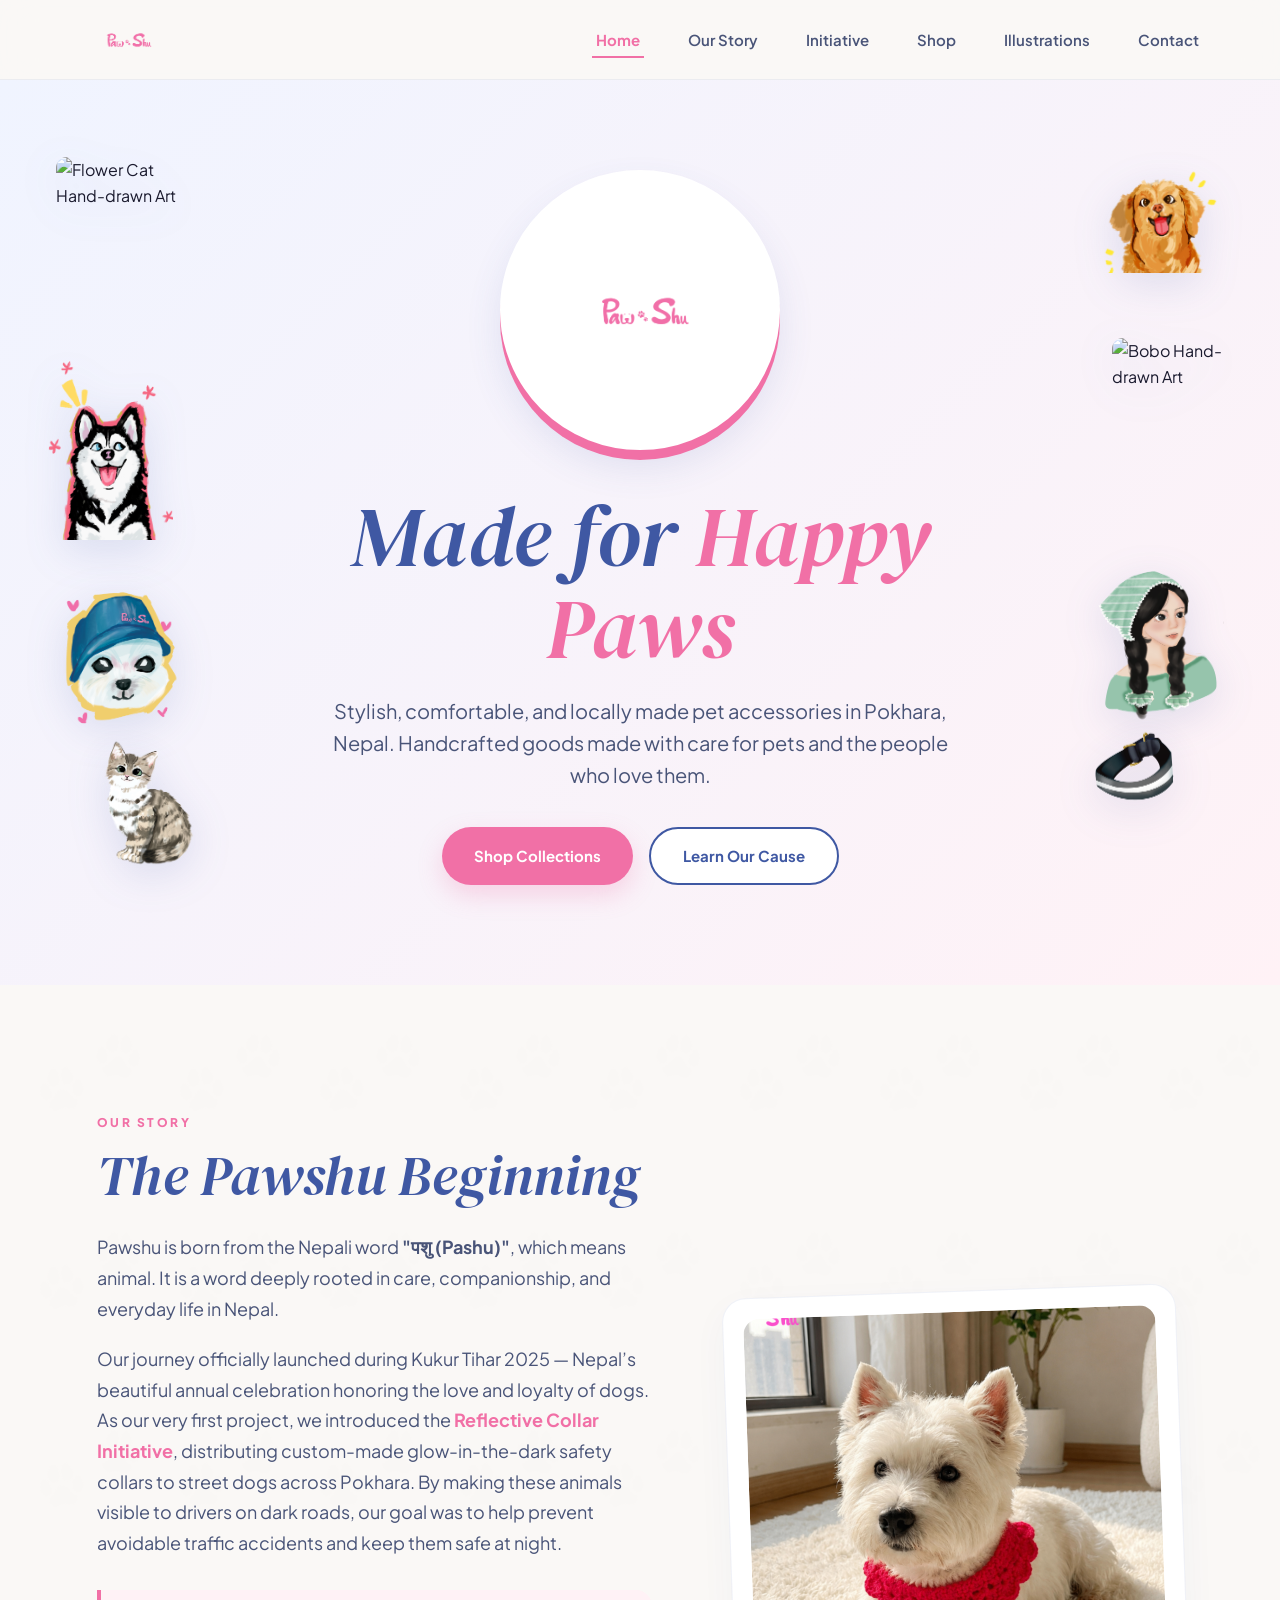
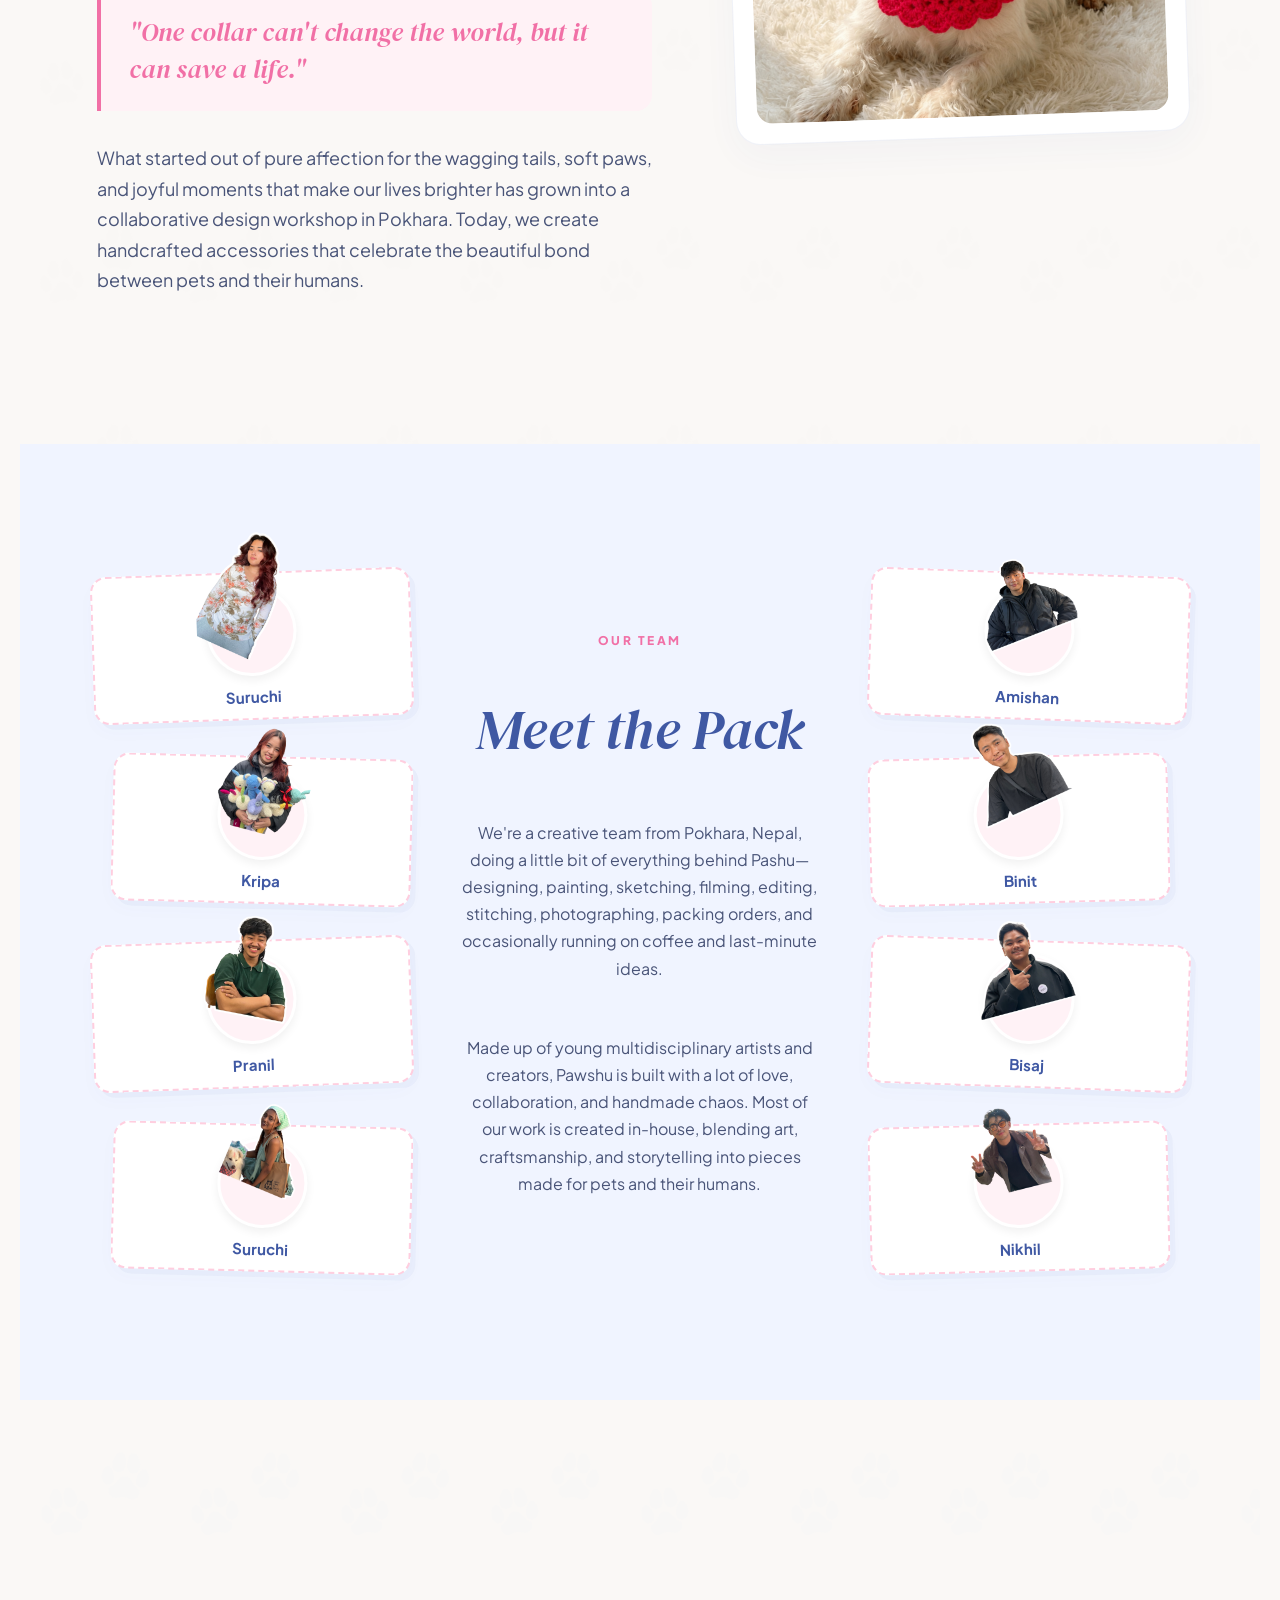
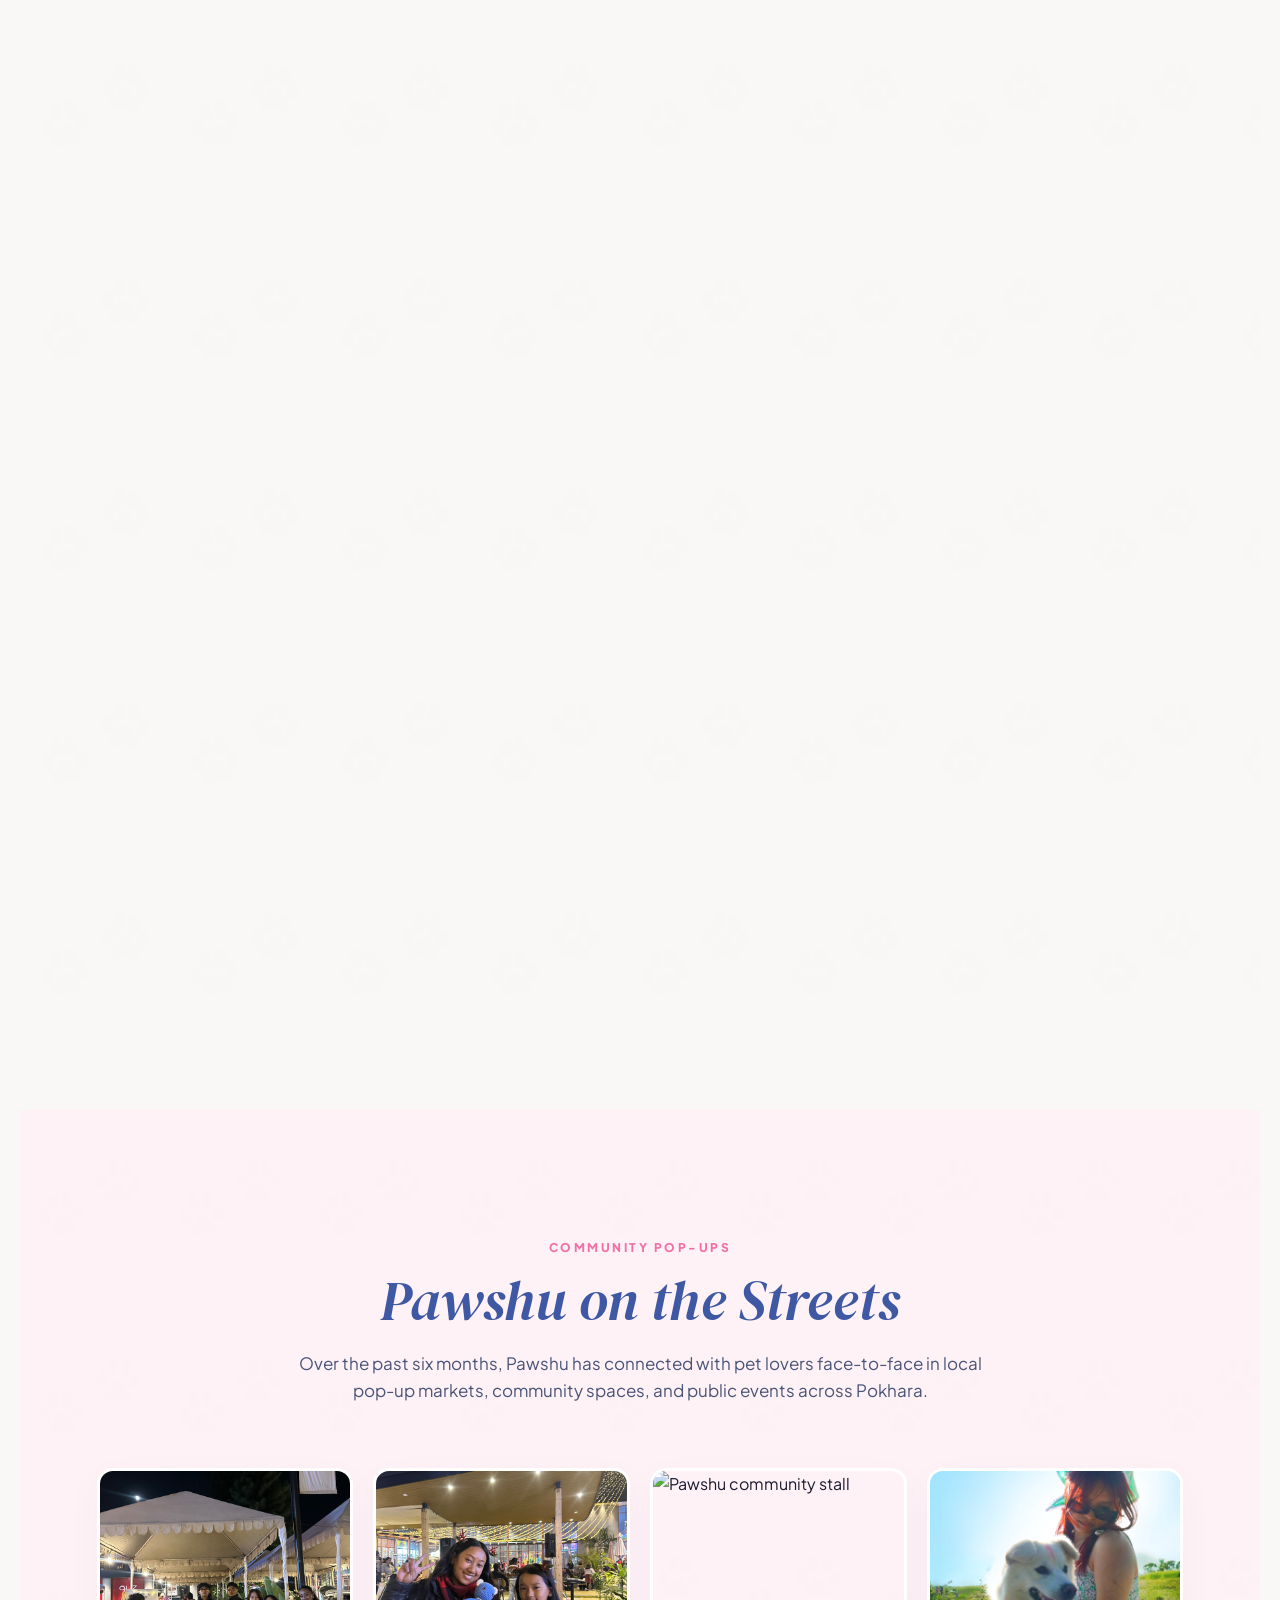
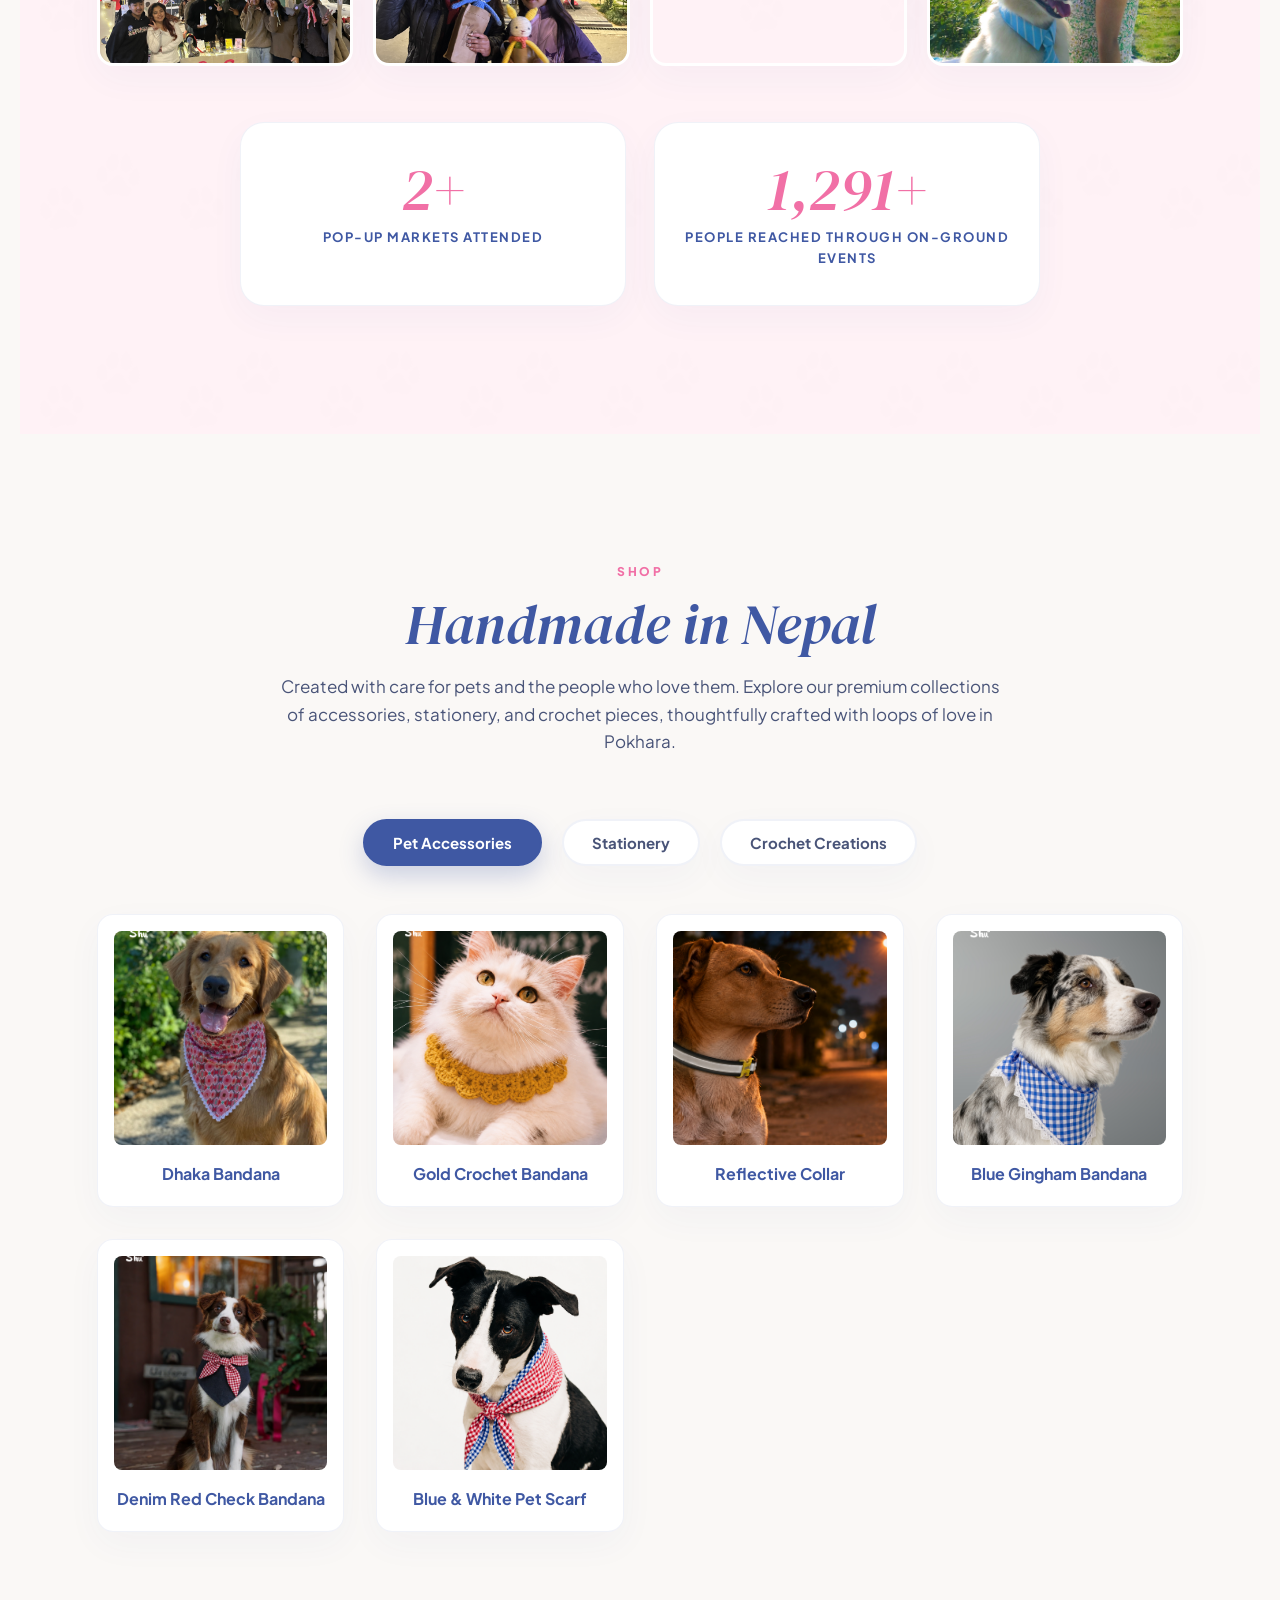
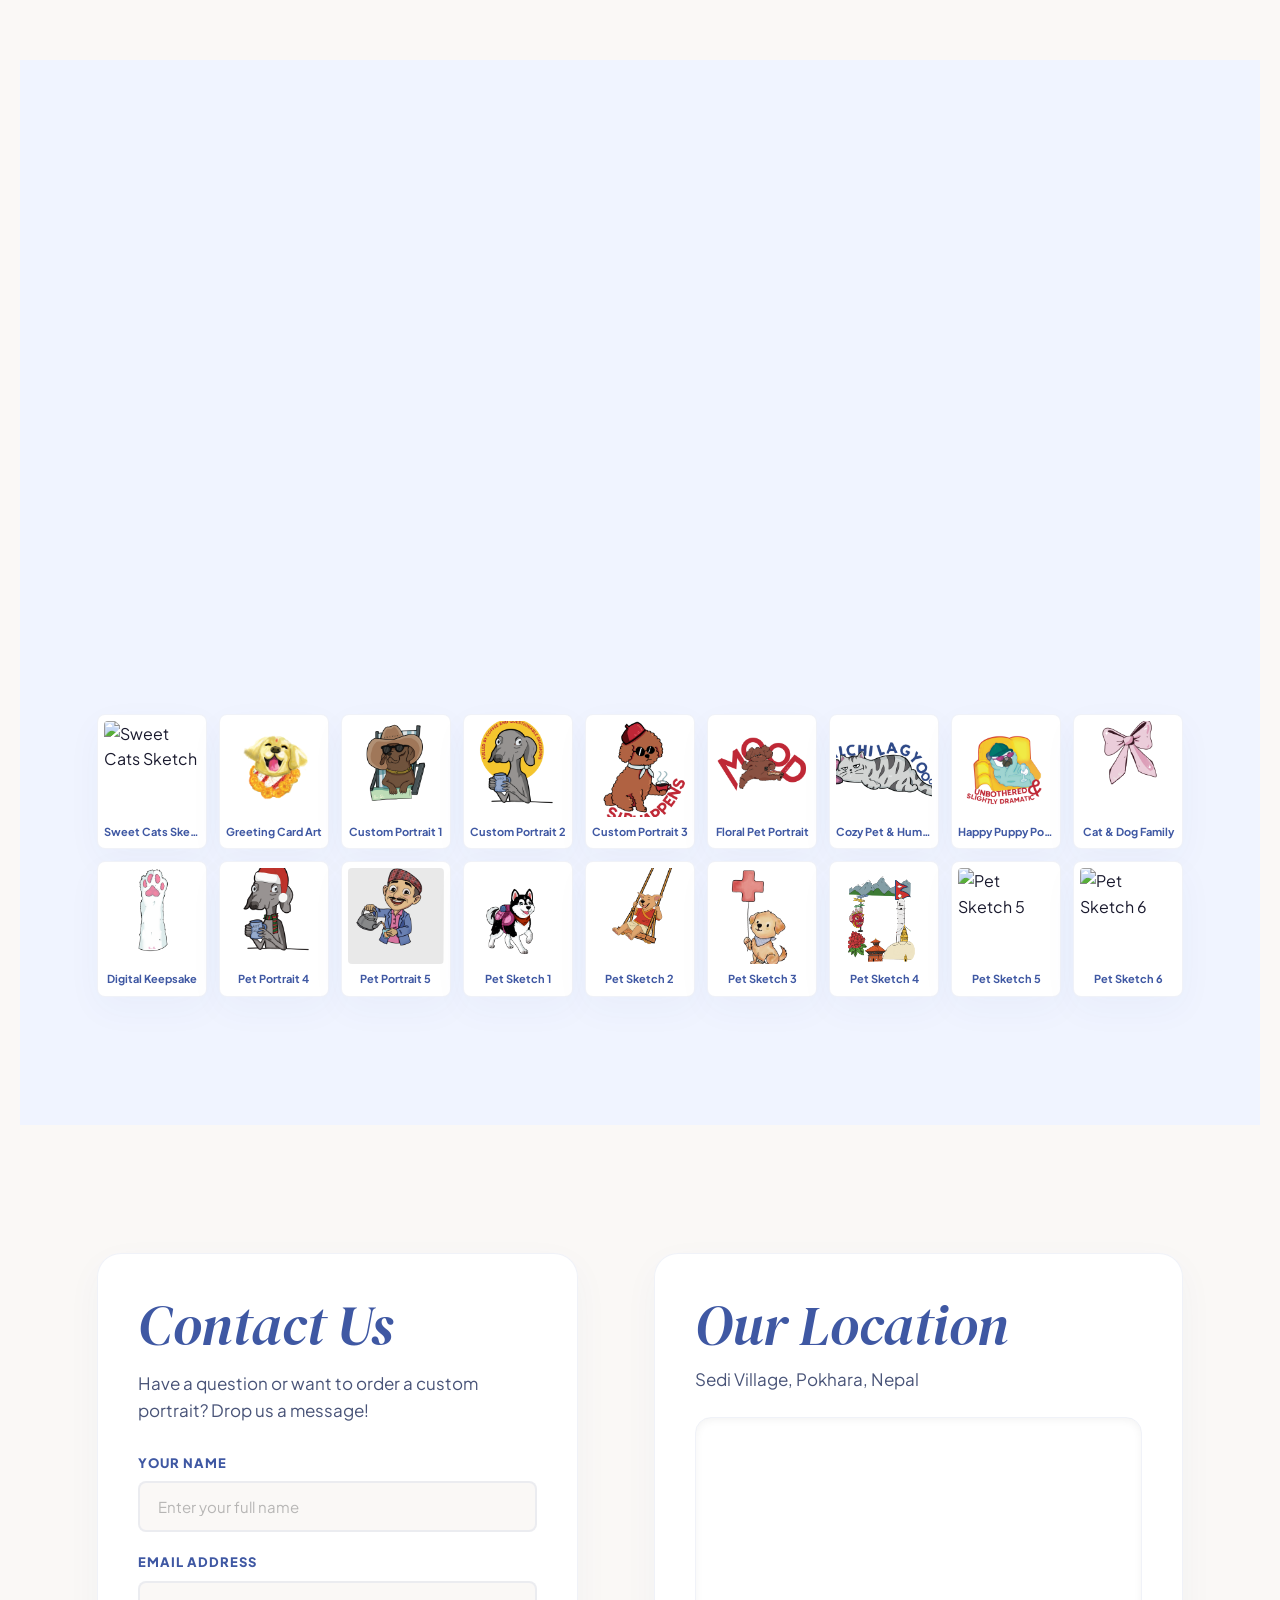
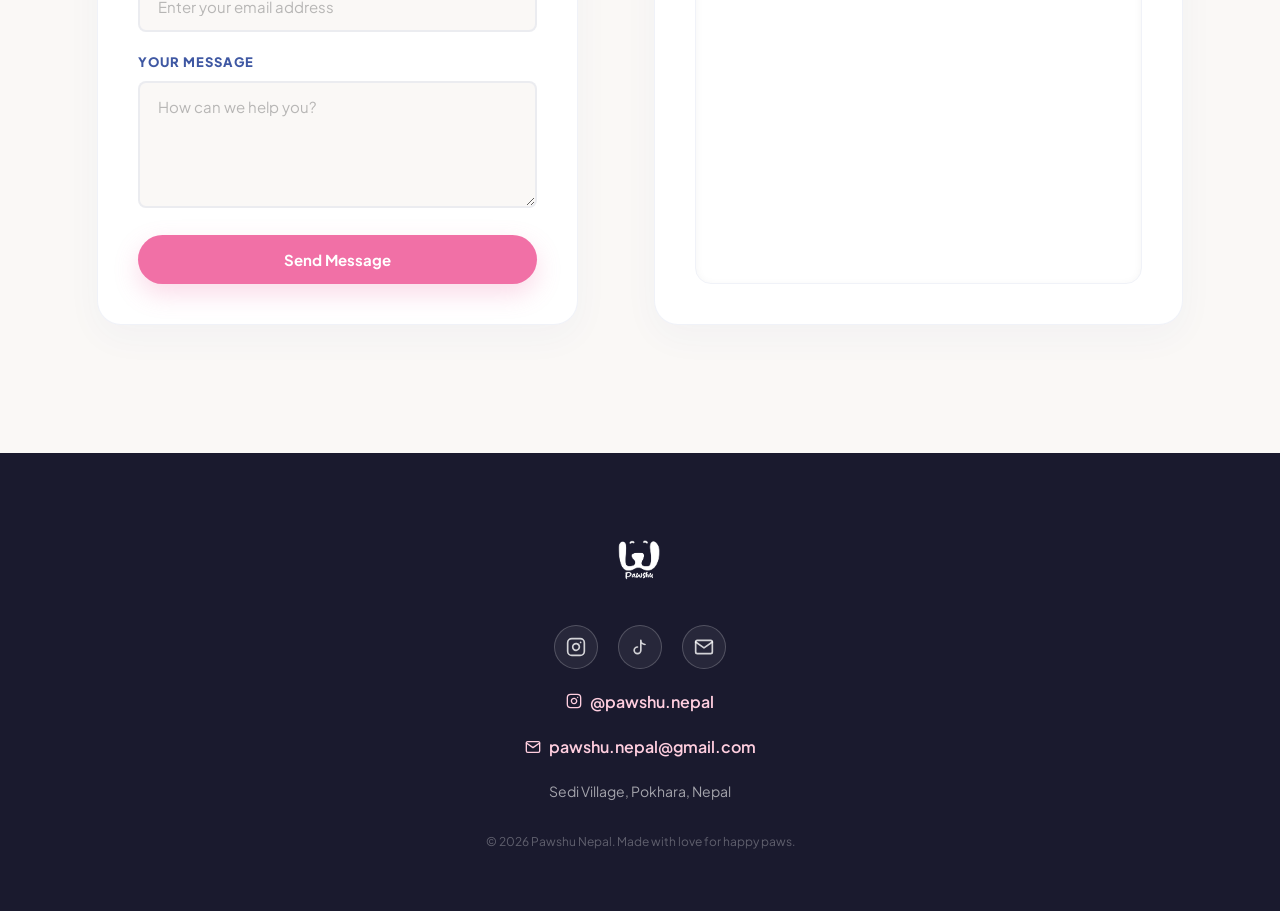
==== index.html @ f80ae1bc "first commit" ====
<!DOCTYPE html>
<html lang="en">
<head>
    <meta charset="UTF-8">
    <meta name="viewport" content="width=device-width, initial-scale=1.0">
    <title>Pawshu Nepal | Handmade Pet Lifestyle Brand</title>
    <meta name="description" content="Pawshu Nepal - handmade pet accessories, stationery, portraits, and community collar initiatives from Pokhara.">
    <link rel="icon" type="image/png" href="Branding/Logo/Paw Shu Logo_Pink.png">
    <link rel="stylesheet" href="styles.css">
</head>
<body>
    <!-- Sticky Navigation Bar -->
    <header class="site-nav">
        <a href="#home" class="nav-logo">
            <img src="Branding/Logo/Paw Shu Logo_Pink.png" alt="Pawshu Logo">
        </a>
        <nav aria-label="Main navigation">
            <a href="#home" class="nav-link">Home</a>
            <a href="#story" class="nav-link">Our Story</a>
            <a href="#initiative" class="nav-link">Initiative</a>
            <a href="#shop" class="nav-link">Shop</a>
            <a href="#illustrations" class="nav-link">Illustrations</a>
            <a href="#contact" class="nav-link">Contact</a>
        </nav>
    </header>

    <main>
        <!-- Hero Section -->
        <section class="hero-wrapper" id="home">
            <!-- Floating hand-drawn illustrations -->
            <div class="floating-illustration slot-1 float-slow-1">
                <img src="Art_Folder/V1/flower cat. noL.png" alt="Flower Cat Hand-drawn Art">
            </div>
            <div class="floating-illustration slot-2 float-slow-2">
                <img src="Art_Folder/V1/golden retriver.png" alt="Golden Retriever Hand-drawn Art">
            </div>
            <div class="floating-illustration slot-3 float-slow-3">
                <img src="Art_Folder/V1/Husky w L.png" alt="Husky Hand-drawn Art">
            </div>
            <div class="floating-illustration slot-4 float-slow-4">
                <img src="Art_Folder/V1/bobo wL.png" alt="Bobo Hand-drawn Art">
            </div>
            <div class="floating-illustration slot-5 float-slow-5">
                <img src="Art_Folder/V1/tabby cat.png" alt="Tabby Cat Hand-drawn Art">
            </div>
            <div class="floating-illustration slot-6 float-slow-6">
                <img src="Art_Folder/V1/Reflective_Dog_Collar.png" alt="Reflective Dog Collar Art">
            </div>
            <div class="floating-illustration slot-7 float-slow-4">
                <img src="Art_Folder/V1/alaska white with lines .png" alt="Alaska White Hand-drawn Art">
            </div>
            <div class="floating-illustration slot-8 float-slow-5">
                <img src="Art_Folder/V1/Scarf.png" alt="Scarf Pet Hand-drawn Art">
            </div>

            <!-- Centered Copy & Brand Badge -->
            <div class="hero-content">
                <div class="hero-logo-badge">
                    <img src="Branding/Logo/Paw Shu Logo_Pink.png" alt="Pawshu Badge Logo">
                </div>
                <h1>Made for <span>Happy Paws</span></h1>
                <p>Stylish, comfortable, and locally made pet accessories in Pokhara, Nepal. Handcrafted goods made with care for pets and the people who love them.</p>
                <div class="btn-group">
                    <a href="#shop" class="btn btn-primary">Shop Collections</a>
                    <a href="#initiative" class="btn btn-secondary">Learn Our Cause</a>
                </div>
            </div>
        </section>

        <!-- Our Story Section -->
        <section class="section has-pattern has-pattern-pink" id="story">
            <div class="section-content story-grid">
                <div class="story-copy animate-on-scroll">
                    <span class="section-label">Our Story</span>
                    <h2>The Pawshu Beginning</h2>
                    <p>Pawshu is born from the Nepali word <strong>"पशु (Pashu)"</strong>, which means animal. It is a word deeply rooted in care, companionship, and everyday life in Nepal.</p>
                    <p>Our journey officially launched during Kukur Tihar 2025 — Nepal’s beautiful annual celebration honoring the love and loyalty of dogs. As our very first project, we introduced the <strong class="highlight-pink">Reflective Collar Initiative</strong>, distributing custom-made glow-in-the-dark safety collars to street dogs across Pokhara. By making these animals visible to drivers on dark roads, our goal was to help prevent avoidable traffic accidents and keep them safe at night.</p>
                    <div class="story-motto-callout">
                        "One collar can't change the world, but it can save a life."
                    </div>
                    <p>What started out of pure affection for the wagging tails, soft paws, and joyful moments that make our lives brighter has grown into a collaborative design workshop in Pokhara. Today, we create handcrafted accessories that celebrate the beautiful bond between pets and their humans.</p>
                </div>
                <div class="story-visual animate-on-scroll delay-1">
                    <div class="story-frame">
                        <img src="Pawshu_Pet_Pictures/Red Crochet.png" alt="Happy dog wearing a handmade red crochet collar from Pawshu">
                    </div>
                </div>
            </div>
        </section>

        <!-- Meet The Pack Section -->
        <section class="section section-bg-blue" id="pack">
            <div class="section-content team-section-container">
                <!-- Left Column -->
                <div class="team-column team-column-left animate-on-scroll">
                    <div class="pack-card cutout-card stagger-1">
                        <div class="pack-card-img-wrapper cutout-wrapper">
                            <img src="Team Member/Suruchi.TM.png" alt="Suruchi">
                        </div>
                        <h3>Suruchi</h3>
                    </div>
                    <div class="pack-card cutout-card stagger-2">
                        <div class="pack-card-img-wrapper cutout-wrapper">
                            <img src="Team Member/Kripa.png" alt="Kripa">
                        </div>
                        <h3>Kripa</h3>
                    </div>
                    <div class="pack-card cutout-card stagger-3">
                        <div class="pack-card-img-wrapper cutout-wrapper">
                            <img src="Team Member/Pranil.png" alt="Pranil">
                        </div>
                        <h3>Pranil</h3>
                    </div>
                    <div class="pack-card cutout-card stagger-4">
                        <div class="pack-card-img-wrapper cutout-wrapper">
                            <img src="Team Member/Suruchi. P.png" alt="Suruchi">
                        </div>
                        <h3>Suruchi</h3>
                    </div>
                </div>

                <!-- Center Column -->
                <div class="team-column team-column-center animate-on-scroll">
                    <span class="section-label">Our Team</span>
                    <h2>Meet the Pack</h2>
                    <p class="team-pitch">We're a creative team from Pokhara, Nepal, doing a little bit of everything behind Pashu—designing, painting, sketching, filming, editing, stitching, photographing, packing orders, and occasionally running on coffee and last-minute ideas.</p>
                    <p class="team-pitch">Made up of young multidisciplinary artists and creators, Pawshu is built with a lot of love, collaboration, and handmade chaos. Most of our work is created in-house, blending art, craftsmanship, and storytelling into pieces made for pets and their humans.</p>
                </div>

                <!-- Right Column -->
                <div class="team-column team-column-right animate-on-scroll">
                    <div class="pack-card cutout-card stagger-1">
                        <div class="pack-card-img-wrapper cutout-wrapper">
                            <img src="Team Member/Amishan.png" alt="Amishan">
                        </div>
                        <h3>Amishan</h3>
                    </div>
                    <div class="pack-card cutout-card stagger-2">
                        <div class="pack-card-img-wrapper cutout-wrapper">
                            <img src="Team Member/Binit.png" alt="Binit">
                        </div>
                        <h3>Binit</h3>
                    </div>
                    <div class="pack-card cutout-card stagger-3">
                        <div class="pack-card-img-wrapper cutout-wrapper">
                            <img src="Team Member/Bisaj.png" alt="Bisaj">
                        </div>
                        <h3>Bisaj</h3>
                    </div>
                    <div class="pack-card cutout-card stagger-4">
                        <div class="pack-card-img-wrapper cutout-wrapper">
                            <img src="Team Member/Nikhil.png" alt="Nikhil">
                        </div>
                        <h3>Nikhil</h3>
                    </div>
                </div>
            </div>
        </section>

        <!-- Reflective Collar Initiative Section -->
        <section class="section has-pattern has-pattern-blue" id="initiative">
            <div class="section-content">
                <div class="collar-grid">
                    <div class="collar-copy animate-on-scroll">
                        <span class="section-label">Glow in the Dark Safety</span>
                        <h2><em>Reflective Collar Initiative</em></h2>
                        <p>Pawshu began distributing reflective collars to street dogs across Pokhara with one simple goal — <strong class="highlight-pink">visibility</strong>. These <strong class="highlight-pink">glow-in-the-dark</strong> collars help street dogs stay seen at night, especially on darker roads where accidents happen far too often.</p>
                        <p>What surprised us most wasn't just the response from the community, but the chain reaction that followed. After our first distribution video, more people reached out wanting to contribute. One donation inspired another, and what began with a single anonymous donor slowly turned into a growing community effort.</p>
                        <p>Today, we continue walking through different areas of Pokhara, distributing collars one street dog at a time — believing that even the smallest act of care can make a difference in <strong class="highlight-blue">road safety</strong>.</p>
                        
                        <h4 style="margin-top: 28px; color: var(--blue);">Areas Reached In Pokhara:</h4>
                        <div class="location-tags">
                            <span>Lakeside</span>
                            <span>Bagar</span>
                            <span>Lekhnath</span>
                            <span>Ram Bazaar</span>
                            <span>Sedi Village</span>
                            <span>Archalbot</span>
                            <span>Foot Track</span>
                            <span>Damside</span>
                            <span>Deep</span>
                        </div>
                    </div>
                    <div class="collar-showcase animate-on-scroll">
                        <img src="Product Catalouge/Pet Acessories/reflective collar.png" alt="Reflective safety collar">
                        <div class="streets-stat-card" style="width: 100%; max-width: 380px; margin: 0 auto;">
                            <div class="stat-desc" style="margin-bottom: 8px;">Distributed Reflective Collars To</div>
                            <div class="stat-number" style="font-size: clamp(54px, 8vw, 80px);"><span class="counter-streets" data-target="170">0</span>+</div>
                            <div class="stat-desc" style="margin-top: 8px;">Street Dogs</div>
                        </div>
                    </div>
                </div>

                <!-- Reflective Collar Journey Strip -->
                <div class="event-photos-grid animate-on-scroll">
                    <div class="event-photo-wrapper">
                        <img src="Reflective_Collar/IMG_9128.JPG" alt="Street dog with reflective collar">
                    </div>
                    <div class="event-photo-wrapper">
                        <img src="Reflective_Collar/IMG_1260.jpg" alt="Street dog with reflective collar at night">
                    </div>
                    <div class="event-photo-wrapper">
                        <img src="Reflective_Collar/IMG_0430.JPG" alt="Street dog with collar close up">
                    </div>
                    <div class="event-photo-wrapper">
                        <img src="Reflective_Collar/IMG_0425.JPG" alt="Street dog with collar">
                    </div>
                </div>
            </div>
        </section>

        <!-- Pawshu On The Streets Section -->
        <section class="section section-bg-pink has-pattern has-pattern-pink" id="streets">
            <div class="section-content">
                <div class="section-header animate-on-scroll">
                    <span class="section-label">Community Pop-ups</span>
                    <h2>Pawshu on the Streets</h2>
                    <p>Over the past six months, Pawshu has connected with pet lovers face-to-face in local pop-up markets, community spaces, and public events across Pokhara.</p>
                </div>
                
                <div class="event-photos-grid animate-on-scroll">
                    <div class="event-photo-wrapper">
                        <img src="Pawshu_Popups/IMG_5960.JPG" alt="Pawshu pop-up setup">
                    </div>
                    <div class="event-photo-wrapper">
                        <img src="Pawshu_Popups/IMG_6520 2.JPG" alt="Pawshu setup">
                    </div>
                    <div class="event-photo-wrapper">
                        <img src="Pawshu_Popups/IMG_8944 2.JPG" alt="Pawshu community stall">
                    </div>
                    <div class="event-photo-wrapper">
                        <img src="Humans_of_Pawshu/carasoul 1. 14.9.2025.png" alt="Pawshu popup market">
                    </div>
                </div>

                <div class="streets-stats-row animate-on-scroll">
                    <div class="streets-stat-card">
                        <div class="stat-number"><span class="counter-streets" data-target="10">0</span>+</div>
                        <div class="stat-desc">Pop-Up Markets Attended</div>
                    </div>
                    <div class="streets-stat-card">
                        <div class="stat-number"><span class="counter-streets" data-target="5000">0</span>+</div>
                        <div class="stat-desc">People Reached Through On-Ground Events</div>
                    </div>
                </div>
            </div>
        </section>

        <!-- Tabbed Shop Section -->
        <section class="section" id="shop">
            <div class="section-content">
                <div class="section-header animate-on-scroll">
                    <span class="section-label">Shop</span>
                    <h2>Handmade in Nepal</h2>
                    <p>Created with care for pets and the people who love them. Explore our premium collections of accessories, stationery, and crochet pieces, thoughtfully crafted with loops of love in Pokhara.</p>
                </div>

                <!-- Tab Navigation -->
                <div class="shop-tabs-nav animate-on-scroll">
                    <button class="tab-btn active" data-tab="accessories">Pet Accessories</button>
                    <button class="tab-btn" data-tab="stationery">Stationery</button>
                    <button class="tab-btn" data-tab="crochet">Crochet Creations</button>
                </div>

                <!-- Tab Panels -->
                <!-- 1. Pet Accessories -->
                <div class="tab-panel active" id="accessories">
                    <article class="product-card animate-on-scroll stagger-1">
                        <div class="product-card-img-container">
                            <img src="Product Catalouge/Pet Acessories/Dhaka.png" alt="Dhaka Bandana">
                        </div>
                        <div class="product-card-details">
                            <h4>Dhaka Bandana</h4>
                        </div>
                    </article>
                    <article class="product-card animate-on-scroll stagger-2">
                        <div class="product-card-img-container">
                            <img src="Product Catalouge/Pet Acessories/Yellow Chochet.png" alt="Gold Crochet Bandana">
                        </div>
                        <div class="product-card-details">
                            <h4>Gold Crochet Bandana</h4>
                        </div>
                    </article>
                    <article class="product-card animate-on-scroll stagger-3">
                        <div class="product-card-img-container">
                            <img src="Product Catalouge/Pet Acessories/reflective collar.png" alt="Reflective Collar">
                        </div>
                        <div class="product-card-details">
                            <h4>Reflective Collar</h4>
                        </div>
                    </article>
                    <article class="product-card animate-on-scroll stagger-4">
                        <div class="product-card-img-container">
                            <img src="Product Catalouge/Pet Acessories/Blue Gingam.png" alt="Blue Gingham Bandana">
                        </div>
                        <div class="product-card-details">
                            <h4>Blue Gingham Bandana</h4>
                        </div>
                    </article>
                    <article class="product-card animate-on-scroll stagger-5">
                        <div class="product-card-img-container">
                            <img src="Product Catalouge/Pet Acessories/Denim Red Check.png" alt="Denim Red Check Bandana">
                        </div>
                        <div class="product-card-details">
                            <h4>Denim Red Check Bandana</h4>
                        </div>
                    </article>
                    <article class="product-card animate-on-scroll stagger-1">
                        <div class="product-card-img-container">
                            <img src="Product Catalouge/Pet Acessories/scarf. blue n whitepng.png" alt="Blue and White Scarf">
                        </div>
                        <div class="product-card-details">
                            <h4>Blue & White Pet Scarf</h4>
                        </div>
                    </article>
                </div>

                <!-- 2. Stationery -->
                <div class="tab-panel" id="stationery">
                    <article class="product-card">
                        <div class="product-card-img-container">
                            <img src="Product Catalouge/Stationery_Mockups/Calender Bookmark2026.png" alt="Calendar Bookmark">
                        </div>
                        <div class="product-card-details">
                            <h4>Calendar Bookmark 2026</h4>
                        </div>
                    </article>
                    <article class="product-card">
                        <div class="product-card-img-container">
                            <img src="Product Catalouge/Stationery_Mockups/v2 sticker.png" alt="Pet sticker prints">
                        </div>
                        <div class="product-card-details">
                            <h4>Pet Sticker Prints - Ed 1</h4>
                        </div>
                    </article>
                    <article class="product-card">
                        <div class="product-card-img-container">
                            <img src="Product Catalouge/Stationery_Mockups/v2 sticker phone mc.png" alt="Sticker phone mockup">
                        </div>
                        <div class="product-card-details">
                            <h4>Pet Sticker Set - Ed 2</h4>
                        </div>
                    </article>
                    <article class="product-card">
                        <div class="product-card-img-container">
                            <img src="Product Catalouge/Stationery_Mockups/Poscard Dog Edition.png" alt="Dog edition postcard">
                        </div>
                        <div class="product-card-details">
                            <h4>Postcard Dog Edition</h4>
                        </div>
                    </article>
                    <article class="product-card">
                        <div class="product-card-img-container">
                            <img src="Product Catalouge/Stationery_Mockups/Bookmark 1.png" alt="White Terrier Bookmark">
                        </div>
                        <div class="product-card-details">
                            <h4>White Terrier Bookmark</h4>
                        </div>
                    </article>
                    <article class="product-card">
                        <div class="product-card-img-container">
                            <img src="Product Catalouge/Stationery_Mockups/Bookmark 2.png" alt="Husky Bookmark">
                        </div>
                        <div class="product-card-details">
                            <h4>Husky Bookmark</h4>
                        </div>
                    </article>
                    <article class="product-card">
                        <div class="product-card-img-container">
                            <img src="Product Catalouge/Stationery_Mockups/Bookmark 3.png" alt="Pomchi Bookmark">
                        </div>
                        <div class="product-card-details">
                            <h4>Pomchi Bookmark</h4>
                        </div>
                    </article>
                    <article class="product-card">
                        <div class="product-card-img-container">
                            <img src="Product Catalouge/Stationery_Mockups/Bookmark 4.png" alt="Golden Retriever Bookmark">
                        </div>
                        <div class="product-card-details">
                            <h4>Golden Retriever Bookmark</h4>
                        </div>
                    </article>
                    <article class="product-card">
                        <div class="product-card-img-container">
                            <img src="Product Catalouge/Stationery_Mockups/Colouring Book.png" alt="Colouring book mockup">
                        </div>
                        <div class="product-card-details">
                            <h4>Colouring Book</h4>
                        </div>
                    </article>
                    <article class="product-card">
                        <div class="product-card-img-container">
                            <img src="Product Catalouge/Stationery_Mockups/mero maya.png" alt="Mero Maya greeting card">
                        </div>
                        <div class="product-card-details">
                            <h4>Mero Maya Card</h4>
                        </div>
                    </article>
                    <article class="product-card">
                        <div class="product-card-img-container">
                            <img src="Product Catalouge/Stationery_Mockups/happy birthday.png" alt="Happy Birthday greeting card">
                        </div>
                        <div class="product-card-details">
                            <h4>Happy Birthday Card</h4>
                        </div>
                    </article>
                    <article class="product-card">
                        <div class="product-card-img-container">
                            <img src="Product Catalouge/Stationery_Mockups/get well soon.png" alt="Get Well Soon card">
                        </div>
                        <div class="product-card-details">
                            <h4>Get Well Soon Card</h4>
                        </div>
                    </article>
                </div>

                <!-- 3. Crochet -->
                <div class="tab-panel" id="crochet">
                    <article class="product-card">
                        <div class="product-card-img-container">
                            <img src="Product Catalouge/Pawshu_Crochet/1.png" alt="Ladies of the Farm">
                        </div>
                        <div class="product-card-details">
                            <h4>Ladies of the Farm</h4>
                        </div>
                    </article>
                    <article class="product-card">
                        <div class="product-card-img-container">
                            <img src="Product Catalouge/Pawshu_Crochet/2.png" alt="Ladies of the Farm Red">
                        </div>
                        <div class="product-card-details">
                            <h4>Ladies of the Farm (Red)</h4>
                        </div>
                    </article>
                    <article class="product-card">
                        <div class="product-card-img-container">
                            <img src="Product Catalouge/Pawshu_Crochet/3.png" alt="Ladies of the Farm Yellow">
                        </div>
                        <div class="product-card-details">
                            <h4>Ladies of the Farm (Yellow)</h4>
                        </div>
                    </article>
                    <article class="product-card">
                        <div class="product-card-img-container">
                            <img src="Product Catalouge/Pawshu_Crochet/4.png" alt="Boss Babe">
                        </div>
                        <div class="product-card-details">
                            <h4>Boss Babe</h4>
                        </div>
                    </article>
                    <article class="product-card">
                        <div class="product-card-img-container">
                            <img src="Product Catalouge/Pawshu_Crochet/5.png" alt="Princess of the Sea">
                        </div>
                        <div class="product-card-details">
                            <h4>Princess of the Sea</h4>
                        </div>
                    </article>
                    <article class="product-card">
                        <div class="product-card-img-container">
                            <img src="Product Catalouge/Pawshu_Crochet/6.png" alt="Pawshu Crochet Doll">
                        </div>
                        <div class="product-card-details">
                            <h4>Pawshu Crochet Doll</h4>
                        </div>
                    </article>
                    <article class="product-card">
                        <div class="product-card-img-container">
                            <img src="Product Catalouge/Pawshu_Crochet/7.png" alt="Classic Pawshu Doll">
                        </div>
                        <div class="product-card-details">
                            <h4>Classic Pawshu Doll</h4>
                        </div>
                    </article>
                    <article class="product-card">
                        <div class="product-card-img-container">
                            <img src="Product Catalouge/Pawshu_Crochet/8.png" alt="Stuffed Toy Doll">
                        </div>
                        <div class="product-card-details">
                            <h4>Stuffed Toy Doll</h4>
                        </div>
                    </article>
                    <article class="product-card">
                        <div class="product-card-img-container">
                            <img src="Product Catalouge/Pawshu_Crochet/9.png" alt="Crochet Wrist Bag grey">
                        </div>
                        <div class="product-card-details">
                            <h4>Crochet Wrist Bag (Grey)</h4>
                        </div>
                    </article>
                    <article class="product-card">
                        <div class="product-card-img-container">
                            <img src="Product Catalouge/Pawshu_Crochet/10.png" alt="Crochet Wrist Bag tan">
                        </div>
                        <div class="product-card-details">
                            <h4>Crochet Wrist Bag (Tan)</h4>
                        </div>
                    </article>
                    <article class="product-card">
                        <div class="product-card-img-container">
                            <img src="Product Catalouge/Pawshu_Crochet/11.png" alt="Crochet Wrist Bag black">
                        </div>
                        <div class="product-card-details">
                            <h4>Crochet Wrist Bag (Black)</h4>
                        </div>
                    </article>
                    <article class="product-card">
                        <div class="product-card-img-container">
                            <img src="Product Catalouge/Pawshu_Crochet/12.png" alt="Dr Strange Crochet Doll">
                        </div>
                        <div class="product-card-details">
                            <h4>Dr Strange Crochet Doll</h4>
                        </div>
                    </article>
                    <article class="product-card">
                        <div class="product-card-img-container">
                            <img src="Product Catalouge/Pawshu_Crochet/13.png" alt="Heart Shape Coaster">
                        </div>
                        <div class="product-card-details">
                            <h4>Heart Shape Coaster</h4>
                        </div>
                    </article>
                    <article class="product-card">
                        <div class="product-card-img-container">
                            <img src="Product Catalouge/Pawshu_Crochet/14.png" alt="Bear Shape Coaster">
                        </div>
                        <div class="product-card-details">
                            <h4>Bear Shape Coaster</h4>
                        </div>
                    </article>
                    <article class="product-card">
                        <div class="product-card-img-container">
                            <img src="Product Catalouge/Pawshu_Crochet/15.png" alt="Pawshu Tote Bag">
                        </div>
                        <div class="product-card-details">
                            <h4>Pawshu Tote Bag</h4>
                        </div>
                    </article>
                    <article class="product-card">
                        <div class="product-card-img-container">
                            <img src="Product Catalouge/Pawshu_Crochet/16.png" alt="Pawshu Doll Bag">
                        </div>
                        <div class="product-card-details">
                            <h4>Pawshu Doll Bag</h4>
                        </div>
                    </article>
                    <article class="product-card">
                        <div class="product-card-img-container">
                            <img src="Product Catalouge/Pawshu_Crochet/17.png" alt="Pastel Flower Coaster">
                        </div>
                        <div class="product-card-details">
                            <h4>Pastel Flower Coaster</h4>
                        </div>
                    </article>
                    <article class="product-card">
                        <div class="product-card-img-container">
                            <img src="Product Catalouge/Pawshu_Crochet/18.png" alt="Custom Family Crochet Doll">
                        </div>
                        <div class="product-card-details">
                            <h4>Custom Family Crochet Doll</h4>
                        </div>
                    </article>
                </div>
            </div>
        </section>

        <!-- Illustrations Section -->
        <section class="section section-bg-blue" id="illustrations">
            <div class="section-content">
                <div class="section-header animate-on-scroll">
                    <span class="section-label">Gallery</span>
                    <h2>Artwork & Portraits</h2>
                    <p>A blend of hand-drawn sketches and digital illustrations designed in collaboration with young Nepali artists, including custom-commissioned pet portraits.</p>
                </div>
                <div class="illustrations-grid">
                    <!-- V1 Artwork -->
                    <article class="illustration-card animate-on-scroll stagger-1">
                        <div class="illustration-card-img-wrapper">
                            <img src="Art_Folder/V1/flower cat. noL.png" alt="Flower Cat">
                        </div>
                        <h4>Flower Cat</h4>
                    </article>
                    <article class="illustration-card animate-on-scroll stagger-2">
                        <div class="illustration-card-img-wrapper">
                            <img src="Art_Folder/V1/golden retriver.png" alt="Golden Retriever">
                        </div>
                        <h4>Golden Retriever</h4>
                    </article>
                    <article class="illustration-card animate-on-scroll stagger-3">
                        <div class="illustration-card-img-wrapper">
                            <img src="Art_Folder/V1/Husky w L.png" alt="Husky">
                        </div>
                        <h4>Husky</h4>
                    </article>
                    <article class="illustration-card animate-on-scroll stagger-4">
                        <div class="illustration-card-img-wrapper">
                            <img src="Art_Folder/V1/bobo wL.png" alt="Bobo">
                        </div>
                        <h4>Bobo</h4>
                    </article>
                    <article class="illustration-card animate-on-scroll stagger-5">
                        <div class="illustration-card-img-wrapper">
                            <img src="Art_Folder/V1/tabby cat.png" alt="Tabby Cat">
                        </div>
                        <h4>Tabby Cat</h4>
                    </article>
                    <article class="illustration-card animate-on-scroll stagger-1">
                        <div class="illustration-card-img-wrapper">
                            <img src="Art_Folder/V1/alaska white with lines .png" alt="Alaska White">
                        </div>
                        <h4>Alaska White</h4>
                    </article>
                    <article class="illustration-card animate-on-scroll stagger-2">
                        <div class="illustration-card-img-wrapper">
                            <img src="Art_Folder/V1/Reflective_Dog_Collar.png" alt="Reflective Dog">
                        </div>
                        <h4>Reflective Dog</h4>
                    </article>
                    <article class="illustration-card animate-on-scroll stagger-3">
                        <div class="illustration-card-img-wrapper">
                            <img src="Art_Folder/V1/Scarf.png" alt="Scarf Pet Art">
                        </div>
                        <h4>Scarf Pet Art</h4>
                    </article>
                    <article class="illustration-card animate-on-scroll stagger-4">
                        <div class="illustration-card-img-wrapper">
                            <img src="Art_Folder/V1/Tote bag design.png" alt="Tote Bag Art">
                        </div>
                        <h4>Tote Bag Art</h4>
                    </article>
                    <article class="illustration-card animate-on-scroll stagger-5">
                        <div class="illustration-card-img-wrapper">
                            <img src="Art_Folder/V1/pawshu bandana.png" alt="Bandana Art">
                        </div>
                        <h4>Bandana Art</h4>
                    </article>
                    <article class="illustration-card animate-on-scroll stagger-1">
                        <div class="illustration-card-img-wrapper">
                            <img src="Art_Folder/V1/Scrunchie Artwork.png" alt="Scrunchie Art">
                        </div>
                        <h4>Scrunchie Art</h4>
                    </article>
                    <article class="illustration-card animate-on-scroll stagger-2">
                        <div class="illustration-card-img-wrapper">
                            <img src="Art_Folder/V1/Bandana Artwork_.png" alt="Bandana Sketch">
                        </div>
                        <h4>Bandana Sketch</h4>
                    </article>
                    <article class="illustration-card animate-on-scroll stagger-3">
                        <div class="illustration-card-img-wrapper">
                            <img src="Art_Folder/V1/denim chew toy.png" alt="Denim Chew Toy Art">
                        </div>
                        <h4>Denim Chew Toy Art</h4>
                    </article>
                    <article class="illustration-card animate-on-scroll stagger-4">
                        <div class="illustration-card-img-wrapper">
                            <img src="Art_Folder/V1/Untitled_Artwork 38.png" alt="Dog Art V1">
                        </div>
                        <h4>Dog Art V1</h4>
                    </article>
                    <article class="illustration-card animate-on-scroll stagger-5">
                        <div class="illustration-card-img-wrapper">
                            <img src="Art_Folder/V1/Untitled_Artwork 37.png" alt="Dog Art V2">
                        </div>
                        <h4>Dog Art V2</h4>
                    </article>
                    <article class="illustration-card animate-on-scroll stagger-1">
                        <div class="illustration-card-img-wrapper">
                            <img src="Art_Folder/V1/Untitled_Artwork 26.png" alt="Cat Art V1">
                        </div>
                        <h4>Cat Art V1</h4>
                    </article>
                    <article class="illustration-card animate-on-scroll stagger-2">
                        <div class="illustration-card-img-wrapper">
                            <img src="Art_Folder/V1/Untitled_Artwork 45.png" alt="Cat Art V2">
                        </div>
                        <h4>Cat Art V2</h4>
                    </article>
                    <article class="illustration-card animate-on-scroll stagger-3">
                        <div class="illustration-card-img-wrapper">
                            <img src="Art_Folder/V1/IMG_0977.PNG" alt="Cute Pups Sketch">
                        </div>
                        <h4>Cute Pups Sketch</h4>
                    </article>
                    <article class="illustration-card animate-on-scroll stagger-4">
                        <div class="illustration-card-img-wrapper">
                            <img src="Art_Folder/V1/IMG_0978.PNG" alt="Sweet Cats Sketch">
                        </div>
                        <h4>Sweet Cats Sketch</h4>
                    </article>
                    <article class="illustration-card animate-on-scroll stagger-5">
                        <div class="illustration-card-img-wrapper">
                            <img src="Art_Folder/V1/Paw shu card.png" alt="Pawshu Greeting Card">
                        </div>
                        <h4>Greeting Card Art</h4>
                    </article>

                    <!-- V2 Artwork -->
                    <article class="illustration-card animate-on-scroll stagger-1">
                        <div class="illustration-card-img-wrapper">
                            <img src="Art_Folder/V2/1 .png" alt="Custom Portrait 1">
                        </div>
                        <h4>Custom Portrait 1</h4>
                    </article>
                    <article class="illustration-card animate-on-scroll stagger-2">
                        <div class="illustration-card-img-wrapper">
                            <img src="Art_Folder/V2/2.png" alt="Custom Portrait 2">
                        </div>
                        <h4>Custom Portrait 2</h4>
                    </article>
                    <article class="illustration-card animate-on-scroll stagger-3">
                        <div class="illustration-card-img-wrapper">
                            <img src="Art_Folder/V2/3.png" alt="Custom Portrait 3">
                        </div>
                        <h4>Custom Portrait 3</h4>
                    </article>
                    <article class="illustration-card animate-on-scroll stagger-4">
                        <div class="illustration-card-img-wrapper">
                            <img src="Art_Folder/V2/4.png" alt="Floral Pet Portrait">
                        </div>
                        <h4>Floral Pet Portrait</h4>
                    </article>
                    <article class="illustration-card animate-on-scroll stagger-5">
                        <div class="illustration-card-img-wrapper">
                            <img src="Art_Folder/V2/5.png" alt="Cozy Pet & Human">
                        </div>
                        <h4>Cozy Pet & Human</h4>
                    </article>
                    <article class="illustration-card animate-on-scroll stagger-1">
                        <div class="illustration-card-img-wrapper">
                            <img src="Art_Folder/V2/6.png" alt="Happy Puppy Portrait">
                        </div>
                        <h4>Happy Puppy Portrait</h4>
                    </article>
                    <article class="illustration-card animate-on-scroll stagger-2">
                        <div class="illustration-card-img-wrapper">
                            <img src="Art_Folder/V2/7.png" alt="Cat & Dog Family">
                        </div>
                        <h4>Cat & Dog Family</h4>
                    </article>
                    <article class="illustration-card animate-on-scroll stagger-3">
                        <div class="illustration-card-img-wrapper">
                            <img src="Art_Folder/V2/8.png" alt="Digital Keepsake">
                        </div>
                        <h4>Digital Keepsake</h4>
                    </article>
                    <article class="illustration-card animate-on-scroll stagger-4">
                        <div class="illustration-card-img-wrapper">
                            <img src="Art_Folder/V2/Untitled_Artwork 35.png" alt="Pet Portrait 4">
                        </div>
                        <h4>Pet Portrait 4</h4>
                    </article>
                    <article class="illustration-card animate-on-scroll stagger-5">
                        <div class="illustration-card-img-wrapper">
                            <img src="Art_Folder/V2/Untitled_Artwork 36.png" alt="Pet Portrait 5">
                        </div>
                        <h4>Pet Portrait 5</h4>
                    </article>
                    <article class="illustration-card animate-on-scroll stagger-1">
                        <div class="illustration-card-img-wrapper">
                            <img src="Art_Folder/V2/Untitled_Artwork 40.png" alt="Pet Sketch 1">
                        </div>
                        <h4>Pet Sketch 1</h4>
                    </article>
                    <article class="illustration-card animate-on-scroll stagger-2">
                        <div class="illustration-card-img-wrapper">
                            <img src="Art_Folder/V2/Untitled_Artwork 41.png" alt="Pet Sketch 2">
                        </div>
                        <h4>Pet Sketch 2</h4>
                    </article>
                    <article class="illustration-card animate-on-scroll stagger-3">
                        <div class="illustration-card-img-wrapper">
                            <img src="Art_Folder/V2/Untitled_Artwork 42.png" alt="Pet Sketch 3">
                        </div>
                        <h4>Pet Sketch 3</h4>
                    </article>
                    <article class="illustration-card animate-on-scroll stagger-4">
                        <div class="illustration-card-img-wrapper">
                            <img src="Art_Folder/V2/Untitled_Artwork 43.png" alt="Pet Sketch 4">
                        </div>
                        <h4>Pet Sketch 4</h4>
                    </article>
                    <article class="illustration-card animate-on-scroll stagger-5">
                        <div class="illustration-card-img-wrapper">
                            <img src="Art_Folder/V2/Untitled_Artwork 44.png" alt="Pet Sketch 5">
                        </div>
                        <h4>Pet Sketch 5</h4>
                    </article>
                    <article class="illustration-card animate-on-scroll stagger-1">
                        <div class="illustration-card-img-wrapper">
                            <img src="Art_Folder/V2/Untitled_Artwork 46.png" alt="Pet Sketch 6">
                        </div>
                        <h4>Pet Sketch 6</h4>
                    </article>
                </div>
            </div>
        </section>

        <!-- Contact Us & Map Section -->
        <section class="section" id="contact">
            <div class="section-content contact-grid">
                <div class="contact-card animate-on-scroll">
                    <h2>Contact Us</h2>
                    <p>Have a question or want to order a custom portrait? Drop us a message!</p>
                    <form id="contact-form">
                        <div class="form-group">
                            <label for="form-name">Your Name</label>
                            <input type="text" id="form-name" class="form-control" placeholder="Enter your full name" required>
                        </div>
                        <div class="form-group">
                            <label for="form-email">Email Address</label>
                            <input type="email" id="form-email" class="form-control" placeholder="Enter your email address" required>
                        </div>
                        <div class="form-group">
                            <label for="form-message">Your Message</label>
                            <textarea id="form-message" class="form-control" rows="5" placeholder="How can we help you?" required></textarea>
                        </div>
                        <button type="submit" class="btn btn-primary" style="width: 100%;">Send Message</button>
                    </form>
                </div>
                <div class="map-container-wrapper animate-on-scroll">
                    <div class="map-card">
                        <h2>Our Location</h2>
                        <p>Sedi Village, Pokhara, Nepal</p>
                        <div class="map-frame-wrapper">
                            <iframe src="https://www.google.com/maps/embed?pb=!1m18!1m12!1m3!1d14071.189578135894!2d83.94720970678622!3d28.228588825126135!2m3!1f0!2f0!3f0!3m2!1i1024!2i768!4f13.1!3m3!1m2!1s0x39959524ffea51b7%3A0x6e9f196eb00c874!2sSedi%2C%20Pokhara%2033700!5e0!3m2!1sen!2snp!4v1717380000000!5m2!1sen!2snp" allowfullscreen="" loading="lazy" referrerpolicy="no-referrer-when-downgrade"></iframe>
                        </div>
                    </div>
                </div>
            </div>
        </section>
    </main>

    <!-- Footer -->
    <footer class="site-footer">
        <div class="footer-content">
            <img src="Branding/Logo/Paw Shu Logo_w. White.png" alt="Pawshu Logo" class="footer-logo">
            
            <div class="footer-social">
                <a href="https://instagram.com/pawshu.nepal" target="_blank" rel="noopener noreferrer" aria-label="Instagram">
                    <svg viewBox="0 0 24 24" fill="none" stroke="currentColor" stroke-width="2" stroke-linecap="round" stroke-linejoin="round">
                        <rect x="2" y="2" width="20" height="20" rx="5" ry="5"></rect>
                        <path d="M16 11.37A4 4 0 1 1 12.63 8 4 4 0 0 1 16 11.37z"></path>
                        <line x1="17.5" y1="6.5" x2="17.51" y2="6.5"></line>
                    </svg>
                </a>
                <a href="https://tiktok.com/@pawshu.nepal" target="_blank" rel="noopener noreferrer" aria-label="TikTok">
                    <svg viewBox="0 0 24 24" fill="none" stroke="currentColor" stroke-width="2" stroke-linecap="round" stroke-linejoin="round">
                        <path d="M9 12a4 4 0 1 0 4 4V4a5 5 0 0 0 5 5"></path>
                    </svg>
                </a>
                <a href="mailto:pawshu.nepal@gmail.com" aria-label="Email">
                    <svg viewBox="0 0 24 24" fill="none" stroke="currentColor" stroke-width="2" stroke-linecap="round" stroke-linejoin="round">
                        <path d="M4 4h16c1.1 0 2 .9 2 2v12c0 1.1-.9 2-2 2H4c-1.1 0-2-.9-2-2V6c0-1.1.9-2 2-2z"></path>
                        <polyline points="22,6 12,13 2,6"></polyline>
                    </svg>
                </a>
            </div>

            <a href="https://instagram.com/pawshu.nepal" target="_blank" rel="noopener noreferrer" style="display: inline-flex; align-items: center; gap: 8px;">
                <svg viewBox="0 0 24 24" fill="none" stroke="currentColor" stroke-width="2" stroke-linecap="round" stroke-linejoin="round" style="width: 16px; height: 16px; stroke: currentColor;"><rect x="2" y="2" width="20" height="20" rx="5" ry="5"></rect><path d="M16 11.37A4 4 0 1 1 12.63 8 4 4 0 0 1 16 11.37z"></path><line x1="17.5" y1="6.5" x2="17.51" y2="6.5"></line></svg>
                @pawshu.nepal
            </a>
            <a href="mailto:pawshu.nepal@gmail.com" style="display: inline-flex; align-items: center; gap: 8px;">
                <svg viewBox="0 0 24 24" fill="none" stroke="currentColor" stroke-width="2" stroke-linecap="round" stroke-linejoin="round" style="width: 16px; height: 16px; stroke: currentColor;"><path d="M4 4h16c1.1 0 2 .9 2 2v12c0 1.1-.9 2-2 2H4c-1.1 0-2-.9-2-2V6c0-1.1.9-2 2-2z"></path><polyline points="22,6 12,13 2,6"></polyline></svg>
                pawshu.nepal@gmail.com
            </a>
            <p>Sedi Village, Pokhara, Nepal</p>
            <p style="margin-top: 10px; font-size: 12px; opacity: 0.5;">&copy; 2026 Pawshu Nepal. Made with love for happy paws.</p>
        </div>
    </footer>

    <!-- Lightbox Modal -->
    <div id="lightbox" class="lightbox">
        <span class="lightbox-close">&times;</span>
        <img class="lightbox-content" id="lightbox-img" src="" alt="Enlarged view">
    </div>

    <script src="app.js"></script>
</body>
</html>
---- styles.css ----
@import url('https://fonts.googleapis.com/css2?family=DM+Serif+Display:ital@0;1&family=Plus+Jakarta+Sans:wght@400;500;600;700;800&display=swap');

:root {
    --pink: #F170A6;          /* Official Brand Pink */
    --pink-soft: #FFF2F6;     /* Light Pink Pastel Background */
    --pink-accent: #FFCEDF;   /* Medium soft pink border/focus */
    --blue: #3F58A3;          /* Official Brand Blue */
    --blue-soft: #F0F4FF;     /* Soft Blue Background */
    --blue-accent: #C7D4FF;   /* Medium soft blue */
    --dark: #1A1A2E;          /* Dark navy text, replaces standard gray */
    --text-body: #495478;     /* Elegant body text */
    --paper: #FAF8F6;         /* Soft cream body background */
    --white: #FFFFFF;
    --border: rgba(63, 88, 163, 0.08);
    --shadow-soft: 0 12px 36px rgba(63, 88, 163, 0.04);
    --shadow-hover: 0 24px 48px rgba(63, 88, 163, 0.09);
    --shadow-badge: 0 15px 35px rgba(241, 112, 166, 0.15);
    --radius-lg: 24px;
    --radius-md: 16px;
    --radius-sm: 8px;
    --transition: all 0.5s cubic-bezier(0.25, 1, 0.5, 1);
}

/* Base Styles */
* {
    box-sizing: border-box;
    margin: 0;
    padding: 0;
}

html {
    scroll-behavior: smooth;
}

body {
    color: var(--dark);
    background: var(--paper);
    font-family: "Plus Jakarta Sans", Arial, sans-serif;
    overflow-x: hidden;
    line-height: 1.6;
    -webkit-font-smoothing: antialiased;
}

img {
    display: block;
    max-width: 100%;
    height: auto;
}

a {
    color: inherit;
    text-decoration: none;
    transition: var(--transition);
}

button {
    font-family: inherit;
}

/* Sticky Navigation Bar */
.site-nav {
    position: sticky;
    top: 0;
    z-index: 100;
    height: 80px;
    display: flex;
    justify-content: space-between;
    align-items: center;
    padding: 0 max(24px, 6vw);
    background: rgba(250, 248, 246, 0.85);
    border-bottom: 1px solid var(--border);
    backdrop-filter: blur(16px);
    transition: var(--transition);
}

.nav-logo {
    height: 70px;
    display: flex;
    align-items: center;
}

.nav-logo img {
    height: 100%;
    object-fit: contain;
    transition: transform 0.3s ease;
}

.nav-logo:hover img {
    transform: scale(1.05);
}

.site-nav nav {
    display: flex;
    gap: clamp(16px, 3.5vw, 40px);
    align-items: center;
}

.nav-link {
    color: var(--text-body);
    font-size: 15px;
    font-weight: 600;
    position: relative;
    padding: 8px 4px;
}

.nav-link::after {
    content: '';
    position: absolute;
    bottom: 2px;
    left: 50%;
    width: 0;
    height: 2px;
    background-color: var(--pink);
    transition: var(--transition);
    transform: translateX(-50%);
}

.nav-link:hover {
    color: var(--pink);
}

.nav-link:hover::after,
.nav-link.active::after {
    width: 100%;
}

.nav-link.active {
    color: var(--pink);
    font-weight: 700;
}

/* Section Containers & Layout */
.section {
    position: relative;
    width: min(100%, 1240px);
    margin: 0 auto;
    padding: clamp(80px, 10vw, 140px) max(24px, 6vw);
    z-index: 2;
}

.section-bg-pink {
    background-color: var(--pink-soft);
}

.section-bg-blue {
    background-color: var(--blue-soft);
}

/* Patterns System */
.has-pattern {
    position: relative;
}

.has-pattern-pink::before {
    content: '';
    position: absolute;
    top: 0; left: 0; right: 0; bottom: 0;
    background-image: url('Branding/Pattern/Pink Paw.png');
    background-size: 140px;
    background-repeat: repeat;
    opacity: 0.05;
    z-index: 1;
    pointer-events: none;
}

.has-pattern-blue::before {
    content: '';
    position: absolute;
    top: 0; left: 0; right: 0; bottom: 0;
    background-image: url('Branding/Pattern/Pink Blue.png');
    background-size: 150px;
    background-repeat: repeat;
    opacity: 0.04;
    z-index: 1;
    pointer-events: none;
}

.section-content {
    position: relative;
    z-index: 2;
}

/* Typography */
h1, h2, h3, h4 {
    color: var(--blue);
}

h2 {
    font-family: "DM Serif Display", Georgia, serif;
    font-style: italic;
    font-weight: 400;
    font-size: clamp(38px, 5.5vw, 56px);
    line-height: 1.15;
    margin-bottom: 16px;
}

h3 {
    font-family: "DM Serif Display", Georgia, serif;
    font-style: italic;
    font-weight: 400;
    font-size: clamp(24px, 3.5vw, 32px);
    line-height: 1.2;
    margin-bottom: 12px;
}

h4 {
    font-family: "Plus Jakarta Sans", sans-serif;
    font-weight: 700;
    font-size: 18px;
    margin-bottom: 8px;
}

p {
    font-size: clamp(15px, 2vw, 17px);
    color: var(--text-body);
    margin-bottom: 20px;
}

.section-label {
    font-size: 12px;
    font-weight: 800;
    letter-spacing: 2.5px;
    text-transform: uppercase;
    color: var(--pink);
    margin-bottom: 12px;
    display: block;
}

.section-header {
    text-align: center;
    max-width: 720px;
    margin: 0 auto clamp(40px, 6vw, 64px);
}

/* CTA Buttons */
.btn-group {
    display: flex;
    gap: 16px;
    flex-wrap: wrap;
}

.btn {
    display: inline-flex;
    align-items: center;
    justify-content: center;
    padding: 15px 32px;
    border-radius: 50px;
    font-size: 15px;
    font-weight: 700;
    font-family: "Plus Jakarta Sans", sans-serif;
    cursor: pointer;
    border: none;
    transition: var(--transition);
}

.btn-primary {
    background: var(--pink);
    color: var(--white);
    box-shadow: 0 10px 24px rgba(241, 112, 166, 0.25);
}

.btn-primary:hover {
    background: #e05c93;
    transform: translateY(-3px);
    box-shadow: 0 15px 30px rgba(241, 112, 166, 0.35);
}

.btn-secondary {
    background: var(--white);
    color: var(--blue);
    border: 2px solid var(--blue);
}

.btn-secondary:hover {
    background: var(--blue-soft);
    transform: translateY(-3px);
    border-color: var(--blue);
}

/* Hero Section */
.hero-wrapper {
    position: relative;
    background: linear-gradient(135deg, var(--blue-soft) 0%, var(--pink-soft) 100%);
    min-height: calc(100vh - 80px);
    display: flex;
    align-items: center;
    justify-content: center;
    padding: clamp(60px, 8vw, 100px) max(24px, 6vw);
    overflow: hidden;
}

.hero-content {
    max-width: 780px;
    text-align: center;
    display: flex;
    flex-direction: column;
    align-items: center;
    position: relative;
    z-index: 10;
}

.hero-logo-badge {
    background: var(--white);
    padding: clamp(16px, 2.5vw, 28px);
    border-radius: 50%;
    box-shadow: 
        0 10px 0 var(--pink),
        0 18px 36px rgba(63, 88, 163, 0.12);
    width: clamp(195px, 25vw, 280px);
    height: clamp(195px, 25vw, 280px);
    display: flex;
    align-items: center;
    justify-content: center;
    margin-bottom: 30px;
    border: 4px solid var(--white);
    transition: transform 0.2s cubic-bezier(0.25, 1, 0.5, 1),
                box-shadow 0.2s cubic-bezier(0.25, 1, 0.5, 1);
    transform: translateY(-10px);
}

.hero-logo-badge img {
    max-width: 90%;
    max-height: 90%;
    object-fit: contain;
}

.hero-logo-badge:hover {
    transform: translateY(-2px) rotate(4deg);
    box-shadow: 
        0 2px 0 var(--pink),
        0 8px 16px rgba(63, 88, 163, 0.18);
}

.hero-content h1 {
    font-family: "DM Serif Display", Georgia, serif;
    font-style: italic;
    font-weight: 400;
    font-size: clamp(48px, 7.5vw, 84px);
    color: var(--blue);
    line-height: 1.1;
    margin-bottom: 20px;
}

.hero-content h1 span {
    color: var(--pink);
}

.hero-content p {
    font-size: clamp(16px, 2.5vw, 20px);
    line-height: 1.6;
    color: var(--text-body);
    max-width: 620px;
    margin-bottom: 36px;
}

.hero-content .btn-group {
    justify-content: center;
}

/* Floating Hero Illustrations */
.floating-illustration {
    position: absolute;
    z-index: 5;
    pointer-events: auto;
    transition: transform 0.2s ease-out;
}

.floating-illustration img {
    width: 100%;
    height: auto;
    filter: drop-shadow(0 10px 20px rgba(63, 88, 163, 0.15));
    border-radius: var(--radius-md);
    background: transparent;
    padding: 5px;
    transition: transform 0.3s ease;
}

.floating-illustration img:hover {
    transform: scale(1.1) rotate(5deg);
    cursor: zoom-in;
}

/* Custom Floating Keyframes */
@keyframes float-drift-1 {
    0% { transform: translate(0, 0) rotate(0deg); }
    50% { transform: translate(-10px, -15px) rotate(4deg); }
    100% { transform: translate(0, 0) rotate(0deg); }
}

@keyframes float-drift-2 {
    0% { transform: translate(0, 0) rotate(0deg); }
    50% { transform: translate(12px, -8px) rotate(-5deg); }
    100% { transform: translate(0, 0) rotate(0deg); }
}

@keyframes float-drift-3 {
    0% { transform: translate(0, 0) rotate(0deg); }
    50% { transform: translate(-8px, 12px) rotate(3deg); }
    100% { transform: translate(0, 0) rotate(0deg); }
}

.float-slow-1 img { animation: float-drift-1 9s ease-in-out infinite; }
.float-slow-2 img { animation: float-drift-2 10s ease-in-out infinite; }
.float-slow-3 img { animation: float-drift-3 11s ease-in-out infinite; }
.float-slow-4 img { animation: float-drift-1 12s ease-in-out infinite alternate; }
.float-slow-5 img { animation: float-drift-2 8s ease-in-out infinite alternate; }
.float-slow-6 img { animation: float-drift-3 13s ease-in-out infinite alternate; }

/* Positional Slots for Floating Illustrations */
.slot-1 { top: 8%; left: 4%; width: clamp(80px, 11vw, 130px); }
.slot-2 { top: 7%; right: 4%; width: clamp(85px, 11vw, 135px); }
.slot-3 { top: 30%; left: 3%; width: clamp(90px, 12vw, 140px); }
.slot-4 { top: 28%; right: 3%; width: clamp(85px, 11vw, 135px); }
.slot-7 { top: 52%; left: 4%; width: clamp(90px, 12vw, 140px); }
.slot-8 { top: 50%; right: 4%; width: clamp(95px, 13vw, 145px); }
.slot-5 { bottom: 8%; left: 5%; width: clamp(95px, 13vw, 150px); }
.slot-6 { bottom: 7%; right: 5%; width: clamp(100px, 14vw, 160px); }

/* Editorial Story Section */
.story-grid {
    display: grid;
    grid-template-columns: 1.1fr 0.9fr;
    gap: clamp(40px, 6vw, 80px);
    align-items: center;
}

.story-copy h2 {
    margin-bottom: 24px;
}

.story-copy p {
    font-size: clamp(16px, 2vw, 18px);
    line-height: 1.7;
    margin-bottom: 20px;
}

.story-quote {
    margin: 32px 0;
    position: relative;
    padding-left: 28px;
    border-left: 4px solid var(--pink);
}

.story-quote p {
    font-family: "DM Serif Display", Georgia, serif;
    font-style: italic;
    font-size: clamp(20px, 3vw, 26px);
    line-height: 1.4;
    color: var(--pink);
    margin: 0;
}

.story-motto-callout {
    margin: 32px 0;
    padding: 24px 28px;
    background: var(--pink-soft);
    border-left: 4px solid var(--pink);
    border-radius: 0 var(--radius-md) var(--radius-md) 0;
    font-family: "DM Serif Display", Georgia, serif;
    font-style: italic;
    font-size: clamp(20px, 3vw, 26px);
    line-height: 1.4;
    color: var(--pink);
}

.story-visual {
    position: relative;
}

.story-frame {
    background: var(--white);
    padding: clamp(12px, 2vw, 20px);
    border-radius: var(--radius-lg);
    box-shadow: var(--shadow-soft);
    border: 1px solid var(--border);
    transform: rotate(-2deg);
    transition: var(--transition);
}

.story-frame:hover {
    transform: rotate(0deg) scale(1.02);
    box-shadow: var(--shadow-hover);
}

.story-frame img {
    width: 100%;
    height: clamp(300px, 45vh, 480px);
    object-fit: cover;
    border-radius: var(--radius-md);
}

/* Meet the Pack Section */
.team-section-container {
    display: grid;
    grid-template-columns: 1fr 1.2fr 1fr;
    gap: clamp(20px, 4vw, 40px);
    align-items: center;
}

.team-column {
    display: flex;
    flex-direction: column;
    gap: clamp(20px, 3vw, 36px);
}

.team-column-center {
    text-align: center;
    padding: 0 10px;
    align-self: center;
}

.team-column-center h2 {
    margin-bottom: 20px;
}

.team-pitch {
    font-size: clamp(14px, 2vw, 16px);
    line-height: 1.7;
    margin-bottom: 16px;
    color: var(--text-body);
}

/* Sticker/Cutout Style Cards */
.pack-card.cutout-card {
    background: var(--white);
    border-radius: var(--radius-md);
    padding: 12px;
    text-align: center;
    border: 2px dashed var(--pink-accent); /* sticker border */
    box-shadow: 
        5px 5px 0 rgba(63, 88, 163, 0.04),
        0 8px 20px rgba(63, 88, 163, 0.02);
    transition: var(--transition);
    position: relative;
    cursor: pointer;
}

/* Stagger rotations for playful look */
.team-column-left .cutout-card:nth-child(odd) { transform: rotate(-2deg); }
.team-column-left .cutout-card:nth-child(even) { transform: rotate(1.5deg); }
.team-column-right .cutout-card:nth-child(odd) { transform: rotate(2deg); }
.team-column-right .cutout-card:nth-child(even) { transform: rotate(-1.5deg); }

/* Playful staggered offsets */
.team-column-left .cutout-card:nth-child(even) { margin-left: 15px; }
.team-column-left .cutout-card:nth-child(odd) { margin-left: -5px; }
.team-column-right .cutout-card:nth-child(even) { margin-right: 15px; }
.team-column-right .cutout-card:nth-child(odd) { margin-right: -5px; }

.pack-card.cutout-card:hover {
    transform: scale(1.05) rotate(0deg) !important;
    border-color: var(--pink);
    border-style: solid;
    box-shadow: 
        8px 8px 0 var(--blue-soft),
        0 15px 30px rgba(63, 88, 163, 0.1);
}

.cutout-wrapper {
    width: 90px;
    height: 90px;
    border-radius: 50%;
    margin: 0 auto 12px;
    background: var(--pink-soft);
    overflow: visible; /* allows popout */
    position: relative;
    border: 3px solid var(--white);
    box-shadow: 0 4px 10px rgba(0,0,0,0.06);
    transition: var(--transition);
}

.cutout-wrapper img {
    position: absolute;
    bottom: 0;
    left: 50%;
    transform: translateX(-50%) scale(1.3); /* Focus and zoom on face/upper body */
    transform-origin: bottom center;
    width: 100%;
    height: auto;
    object-fit: cover;
    transition: var(--transition);
    z-index: 2;
    /* Clean breakout mask: top is unclipped, bottom is rounded to match the 90px circle wrapper */
    clip-path: inset(-40px -10px 0px -10px round 0 0 45px 45px);
}

.pack-card.cutout-card:hover .cutout-wrapper {
    background: var(--pink-accent);
}

.pack-card.cutout-card:hover .cutout-wrapper img {
    transform: translateX(-50%) scale(1.4) translateY(-4px);
}

.pack-card.cutout-card h3 {
    font-family: "Plus Jakarta Sans", sans-serif;
    font-style: normal;
    font-size: 15px;
    font-weight: 700;
    color: var(--blue);
    margin-bottom: 0;
}

/* Reflective Collar Section */
.collar-grid {
    display: grid;
    grid-template-columns: 1fr 1fr;
    gap: clamp(40px, 6vw, 80px);
    align-items: center;
}

.collar-copy h2 {
    margin-bottom: 20px;
}

.collar-showcase {
    background: var(--white);
    border-radius: var(--radius-lg);
    padding: clamp(30px, 5vw, 50px);
    box-shadow: var(--shadow-soft);
    border: 1px solid var(--border);
    display: flex;
    flex-direction: column;
    align-items: center;
    gap: 30px;
    text-align: center;
    position: relative;
}

.collar-showcase img {
    max-height: clamp(180px, 25vh, 260px);
    object-fit: contain;
    filter: drop-shadow(0 12px 24px rgba(63, 88, 163, 0.1));
}

.stat-pills {
    display: flex;
    flex-direction: column;
    align-items: center;
}

.stat-pills strong {
    color: var(--pink);
    font-family: "DM Serif Display", Georgia, serif;
    font-style: italic;
    font-weight: 400;
    font-size: clamp(60px, 8vw, 80px);
    line-height: 1;
}

.stat-pills span {
    font-size: 14px;
    font-weight: 800;
    letter-spacing: 2px;
    color: var(--blue);
    margin-top: 8px;
    text-transform: uppercase;
}

/* Hero variant of stat pills — bigger, more dramatic */
.stat-pills-hero {
    padding: 20px 30px;
    background: linear-gradient(135deg, var(--pink-soft) 0%, #FFF8FA 100%);
    border-radius: var(--radius-lg);
    border: 2px solid var(--pink-accent);
    box-shadow: 0 12px 36px rgba(241, 112, 166, 0.12);
}

.stat-pills-hero strong {
    font-size: clamp(80px, 12vw, 120px);
    background: linear-gradient(135deg, var(--pink) 0%, #E84D8A 60%, var(--blue) 100%);
    -webkit-background-clip: text;
    -webkit-text-fill-color: transparent;
    background-clip: text;
    filter: drop-shadow(0 4px 8px rgba(241, 112, 166, 0.2));
}

.stat-label-top {
    font-size: 11px !important;
    font-weight: 700 !important;
    letter-spacing: 2.5px !important;
    color: var(--text-body) !important;
    text-transform: uppercase !important;
    margin-bottom: 4px;
}

.stat-label-bottom {
    font-size: 18px !important;
    font-weight: 800 !important;
    letter-spacing: 3px !important;
    color: var(--blue) !important;
    text-transform: uppercase !important;
    margin-top: 4px !important;
}

/* Counter animation pulse */
.counter-animate {
    display: inline-block;
    transition: transform 0.15s ease;
}

/* Highlight text emphasis */
.highlight-pink {
    color: var(--pink);
    font-weight: 700;
}

.highlight-blue {
    color: var(--blue);
    font-weight: 700;
}

/* Streets Stats Row */
.streets-stats-row {
    display: grid;
    grid-template-columns: repeat(2, 1fr);
    gap: clamp(16px, 3vw, 28px);
    margin-top: clamp(36px, 5vw, 56px);
    max-width: 800px;
    margin-left: auto;
    margin-right: auto;
}

.streets-stat-card {
    background: var(--white);
    border-radius: var(--radius-lg);
    padding: clamp(24px, 3vw, 36px) clamp(16px, 2vw, 24px);
    text-align: center;
    border: 1px solid var(--border);
    box-shadow: var(--shadow-soft);
    transition: var(--transition);
}

.streets-stat-card:hover {
    transform: translateY(-6px);
    box-shadow: var(--shadow-hover);
    border-color: var(--pink-accent);
}

.streets-stat-card .stat-number {
    font-family: "DM Serif Display", Georgia, serif;
    font-style: italic;
    font-weight: 400;
    font-size: clamp(42px, 6vw, 60px);
    line-height: 1;
    color: var(--pink);
    margin-bottom: 8px;
}

.streets-stat-card .stat-desc {
    font-size: 13px;
    font-weight: 700;
    letter-spacing: 1.5px;
    text-transform: uppercase;
    color: var(--blue);
}

/* Footer Social Icons Row */
.footer-social {
    display: flex;
    justify-content: center;
    gap: 20px;
    margin-top: 8px;
}

.footer-social a {
    display: flex;
    align-items: center;
    justify-content: center;
    width: 44px;
    height: 44px;
    border-radius: 50%;
    border: 1.5px solid rgba(255,255,255,0.2);
    background: rgba(255,255,255,0.06);
    transition: var(--transition);
}

.footer-social a:hover {
    background: var(--pink);
    border-color: var(--pink);
    transform: translateY(-3px) scale(1.1);
    box-shadow: 0 8px 20px rgba(241, 112, 166, 0.35);
}

.footer-social a svg {
    width: 20px;
    height: 20px;
    stroke: rgba(255,255,255,0.8);
    stroke-width: 2;
    fill: none;
    transition: stroke 0.3s ease;
}

.footer-social a:hover svg {
    stroke: var(--white);
}

.location-tags {
    display: flex;
    flex-wrap: wrap;
    gap: 10px;
    margin-top: 24px;
}

.location-tags span {
    padding: 8px 16px;
    background: var(--white);
    border: 1px solid var(--border);
    border-radius: 30px;
    color: var(--blue);
    font-size: 13px;
    font-weight: 700;
    white-space: nowrap;
    box-shadow: var(--shadow-soft);
    transition: var(--transition);
}

.location-tags span:hover {
    background: var(--blue-soft);
    border-color: var(--blue-accent);
    transform: translateY(-2px);
}

/* Event Photos / Picture Strip */
.event-photos-grid {
    display: grid;
    grid-template-columns: repeat(4, 1fr);
    gap: 20px;
    margin-top: clamp(40px, 6vw, 60px);
}

.event-photo-wrapper {
    overflow: hidden;
    border-radius: var(--radius-md);
    box-shadow: var(--shadow-soft);
    border: 3px solid var(--white);
    height: clamp(180px, 22vh, 280px);
    transition: var(--transition);
}

.event-photo-wrapper img {
    width: 100%;
    height: 100%;
    object-fit: cover;
    transition: var(--transition);
    cursor: zoom-in;
}

.event-photo-wrapper:hover {
    transform: translateY(-6px) rotate(1.5deg);
    box-shadow: var(--shadow-hover);
    border-color: var(--pink-accent);
}

.event-photo-wrapper:nth-child(even):hover {
    transform: translateY(-6px) rotate(-1.5deg);
}

.event-photo-wrapper:hover img {
    transform: scale(1.08);
}

/* Tabbed Shop Section */
.shop-tabs-nav {
    display: flex;
    justify-content: center;
    gap: clamp(10px, 2vw, 20px);
    margin-bottom: clamp(32px, 5vw, 48px);
    flex-wrap: wrap;
}

.tab-btn {
    border: 2px solid var(--border);
    background: var(--white);
    padding: 12px 28px;
    border-radius: 50px;
    font-weight: 700;
    font-size: 15px;
    color: var(--text-body);
    cursor: pointer;
    box-shadow: var(--shadow-soft);
    transition: var(--transition);
}

.tab-btn:hover {
    background: var(--blue-soft);
    color: var(--blue);
    border-color: var(--blue-accent);
    transform: translateY(-2px);
}

.tab-btn.active {
    background: var(--blue);
    color: var(--white);
    border-color: var(--blue);
    box-shadow: 0 10px 24px rgba(63, 88, 163, 0.25);
}

.tab-panel {
    display: none;
    opacity: 0;
    transform: translateY(20px);
}

.tab-panel.active {
    display: grid;
    grid-template-columns: repeat(auto-fill, minmax(240px, 1fr));
    gap: clamp(20px, 3.5vw, 32px);
    opacity: 1;
    transform: translateY(0);
    animation: tab-fade-in 0.6s cubic-bezier(0.25, 1, 0.5, 1) forwards;
}

@keyframes tab-fade-in {
    to {
        opacity: 1;
        transform: translateY(0);
    }
}

/* Product Cards */
.product-card {
    background: var(--white);
    border-radius: var(--radius-md);
    padding: 16px;
    border: 1px solid var(--border);
    box-shadow: var(--shadow-soft);
    transition: var(--transition);
    display: flex;
    flex-direction: column;
    gap: 16px;
    cursor: pointer;
    overflow: hidden;
}

.product-card:hover {
    transform: translateY(-8px) scale(1.02);
    box-shadow: var(--shadow-hover);
    border-color: var(--pink-accent);
}

.product-card-img-container {
    border-radius: var(--radius-sm);
    width: 100%;
    aspect-ratio: 1 / 1;
    display: flex;
    align-items: center;
    justify-content: center;
    overflow: hidden;
    padding: 0;
    transition: var(--transition);
}

/* Cycling background colors to match Pawshu's pastels */
.product-card:nth-child(5n+1) .product-card-img-container { background-color: var(--pink-soft); }
.product-card:nth-child(5n+2) .product-card-img-container { background-color: var(--blue-soft); }
.product-card:nth-child(5n+3) .product-card-img-container { background-color: #EBF8F5; } /* Mint soft */
.product-card:nth-child(5n+4) .product-card-img-container { background-color: #FFFDF0; } /* Yellow soft */
.product-card:nth-child(5n+5) .product-card-img-container { background-color: #F8EEFA; } /* Lilac soft */

.product-card img {
    width: 100%;
    height: 100%;
    object-fit: cover;
    transition: transform 0.4s ease;
}

.product-card:hover img {
    transform: scale(1.08);
}

.product-card-details {
    text-align: center;
    padding-bottom: 4px;
}

.product-card h4 {
    font-family: "Plus Jakarta Sans", sans-serif;
    font-weight: 700;
    font-size: 16px;
    color: var(--blue);
    margin: 0;
}

/* Illustrations Gallery */
.illustrations-grid {
    display: grid;
    grid-template-columns: repeat(auto-fill, minmax(110px, 1fr));
    gap: 12px;
}

.illustration-card {
    background: var(--white);
    border-radius: var(--radius-sm);
    padding: 6px;
    box-shadow: var(--shadow-soft);
    border: 1px solid var(--border);
    transition: var(--transition);
    cursor: pointer;
}

.illustration-card:hover {
    transform: translateY(-4px);
    box-shadow: var(--shadow-hover);
    border-color: var(--pink-accent);
}

.illustration-card-img-wrapper {
    overflow: hidden;
    border-radius: 4px;
    aspect-ratio: 1 / 1;
}

.illustration-card img {
    width: 100%;
    height: 100%;
    object-fit: cover;
    transition: transform 0.4s ease;
}

.illustration-card:hover img {
    transform: scale(1.06);
}

.illustration-card h4 {
    font-family: "Plus Jakarta Sans", sans-serif;
    font-weight: 700;
    font-size: 11px;
    color: var(--blue);
    text-align: center;
    margin-top: 6px;
    margin-bottom: 2px;
    white-space: nowrap;
    overflow: hidden;
    text-overflow: ellipsis;
}

/* Contact & Map Section */
.contact-grid {
    display: grid;
    grid-template-columns: 1fr 1.1fr;
    gap: clamp(40px, 6vw, 80px);
}

.contact-card {
    background: var(--white);
    padding: clamp(24px, 4vw, 40px);
    border-radius: var(--radius-lg);
    box-shadow: var(--shadow-soft);
    border: 1px solid var(--border);
}

.contact-card h2 {
    margin-bottom: 12px;
}

.contact-card p {
    margin-bottom: 28px;
}

.form-group {
    margin-bottom: 20px;
}

.form-group label {
    display: block;
    font-size: 13px;
    font-weight: 800;
    letter-spacing: 1px;
    text-transform: uppercase;
    color: var(--blue);
    margin-bottom: 8px;
}

.form-control {
    width: 100%;
    padding: 14px 18px;
    border: 2px solid var(--border);
    border-radius: var(--radius-sm);
    font-family: inherit;
    font-size: 15px;
    color: var(--dark);
    background: var(--paper);
    transition: var(--transition);
}

.form-control::placeholder {
    opacity: 0.5;
}

.form-control:focus {
    outline: none;
    border-color: var(--pink);
    background: var(--white);
    box-shadow: 0 4px 12px rgba(241, 112, 166, 0.05);
}

.map-container-wrapper {
    height: 100%;
    display: flex;
    flex-direction: column;
}

.map-card {
    background: var(--white);
    padding: clamp(24px, 4vw, 40px);
    border-radius: var(--radius-lg);
    box-shadow: var(--shadow-soft);
    border: 1px solid var(--border);
    flex-grow: 1;
    display: flex;
    flex-direction: column;
}

.map-card h2 {
    margin-bottom: 8px;
}

.map-card p {
    margin-bottom: 24px;
}

.map-frame-wrapper {
    flex-grow: 1;
    min-height: 320px;
    border-radius: var(--radius-md);
    overflow: hidden;
    box-shadow: inset 0 2px 8px rgba(0,0,0,0.05);
    border: 1px solid var(--border);
}

.map-frame-wrapper iframe {
    width: 100%;
    height: 100%;
    border: 0;
}

/* Footer */
.site-footer {
    background: var(--dark);
    color: var(--white);
    padding: clamp(60px, 8vw, 80px) max(24px, 6vw) clamp(40px, 5vw, 60px);
    position: relative;
    z-index: 5;
    text-align: center;
}

.footer-content {
    max-width: 600px;
    margin: 0 auto;
    display: flex;
    flex-direction: column;
    align-items: center;
    gap: 20px;
}

.footer-logo {
    height: 54px;
    margin-bottom: 10px;
    transition: transform 0.3s ease;
}

.footer-logo:hover {
    transform: scale(1.05);
}

.footer-content a {
    color: var(--pink-accent);
    font-weight: 600;
    font-size: 16px;
}

.footer-content a:hover {
    color: var(--white);
}

.footer-content p {
    color: rgba(255, 255, 255, 0.6);
    font-size: 14px;
    margin: 0;
}

/* Lightbox Modal */
.lightbox {
    display: none;
    position: fixed;
    z-index: 200;
    padding-top: 60px;
    left: 0;
    top: 0;
    width: 100%;
    height: 100%;
    overflow: auto;
    background-color: rgba(26, 26, 46, 0.96);
    backdrop-filter: blur(12px);
}

.lightbox-content {
    margin: auto;
    display: block;
    width: min(600px, 90vw);
    aspect-ratio: 1 / 1;
    object-fit: cover;
    border-radius: var(--radius-md);
    box-shadow: 0 24px 60px rgba(0,0,0,0.5);
    border: 4px solid var(--white);
    animation: zoom 0.4s cubic-bezier(0.25, 1, 0.5, 1);
}

@keyframes zoom {
    from { transform: scale(0.92); opacity: 0; }
    to { transform: scale(1); opacity: 1; }
}

.lightbox-close {
    position: absolute;
    top: 24px;
    right: 36px;
    color: var(--white);
    font-size: 48px;
    font-weight: 400;
    cursor: pointer;
    line-height: 1;
    transition: var(--transition);
}

.lightbox-close:hover {
    color: var(--pink);
    transform: scale(1.1);
}

/* Scroll Animation System (IntersectionObserver) */
.animate-on-scroll {
    opacity: 0;
    transform: translateY(32px);
    transition: opacity 0.8s cubic-bezier(0.25, 1, 0.5, 1),
                transform 0.8s cubic-bezier(0.25, 1, 0.5, 1);
}

.animate-on-scroll.slide-left {
    transform: translateX(-40px);
}

.animate-on-scroll.slide-right {
    transform: translateX(40px);
}

.animate-on-scroll.scale-up {
    transform: scale(0.95);
}

.animate-on-scroll.visible {
    opacity: 1;
    transform: translate(0) scale(1);
}

/* Stagger delays helper */
.stagger-1 { transition-delay: 0.1s; }
.stagger-2 { transition-delay: 0.2s; }
.stagger-3 { transition-delay: 0.3s; }
.stagger-4 { transition-delay: 0.4s; }
.stagger-5 { transition-delay: 0.5s; }

/* Responsive Adjustments */
@media (max-width: 1024px) {
    .floating-illustration.slot-1 { left: 4%; }
    .floating-illustration.slot-2 { right: 3%; }
    .floating-illustration.slot-3 { left: 2%; }
    .floating-illustration.slot-4 { right: 2%; }
}

@media (max-width: 900px) {
    .site-nav {
        height: auto;
        flex-direction: column;
        padding: 16px 24px;
        gap: 16px;
    }

    .site-nav nav {
        flex-wrap: wrap;
        justify-content: center;
        gap: 12px 20px;
    }

    .floating-illustration {
        width: clamp(50px, 8vw, 75px);
        opacity: 0.75;
        z-index: 1;
    }

    .story-grid,
    .collar-grid,
    .contact-grid,
    .streets-stats-row,
    .team-section-container {
        grid-template-columns: 1fr;
        gap: clamp(30px, 6vw, 48px);
    }

    .team-column-left,
    .team-column-right {
        flex-direction: row;
        flex-wrap: wrap;
        justify-content: center;
        gap: 16px;
    }

    .team-column-left .cutout-card,
    .team-column-right .cutout-card {
        margin: 0 !important;
        transform: none !important;
        width: clamp(130px, 42vw, 170px);
    }

    .team-column-center {
        order: -1;
    }

    .story-frame {
        transform: rotate(0);
        max-width: 580px;
        margin: 0 auto;
    }

    .story-frame img {
        height: 380px;
    }

    .event-photos-grid {
        grid-template-columns: repeat(2, 1fr);
    }
}

@media (max-width: 600px) {
    .section {
        padding: 60px 16px;
    }

    .event-photos-grid {
        grid-template-columns: 1fr;
    }

    .stat-pills strong {
        font-size: 54px;
    }
}
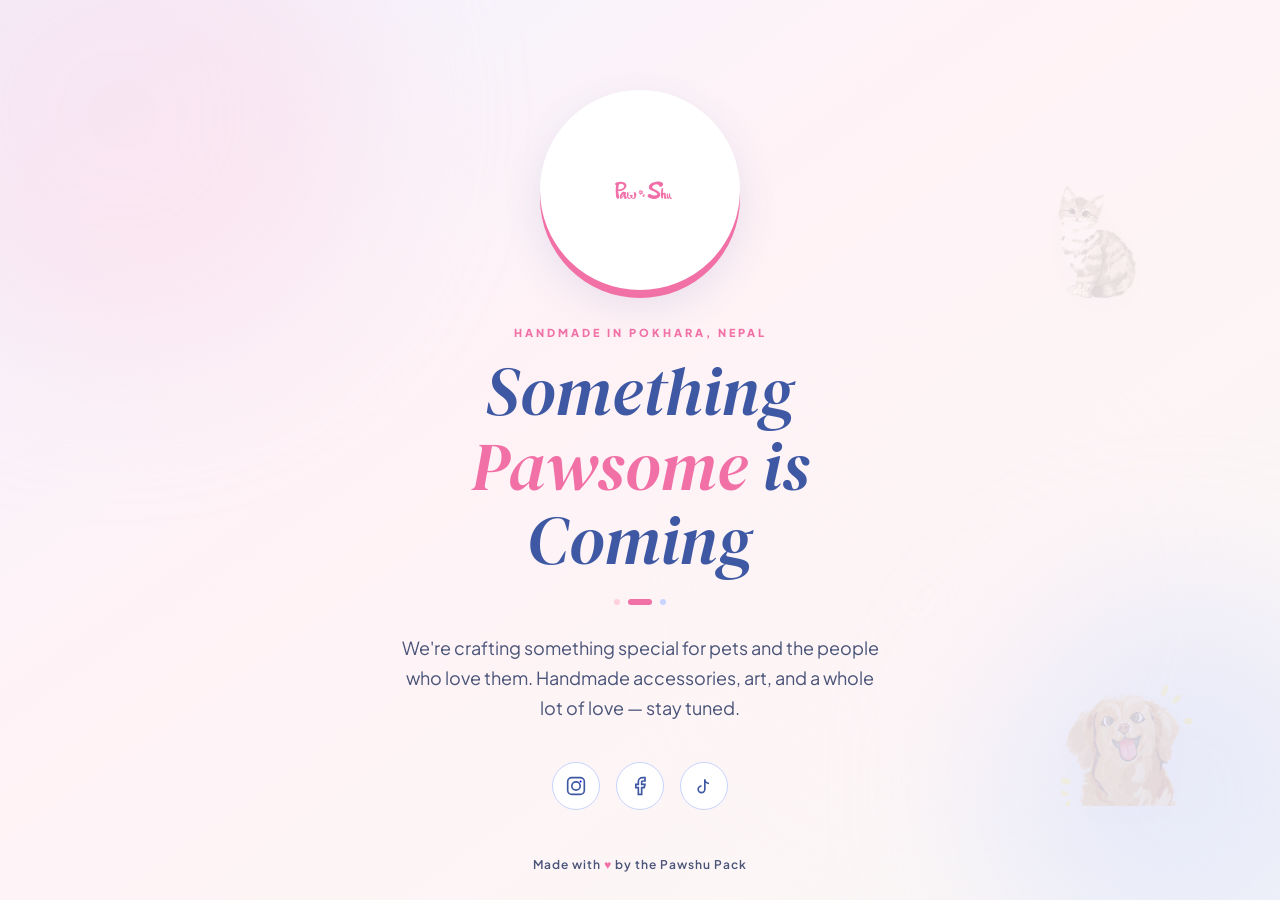
==== commit a928a94f: "Replace site with Coming Soon page, add favicons & SEO meta - index.html: Coming Soon landing page w" ====
--- a/index.html
+++ b/index.html
@@ -3,880 +3,469 @@
 <head>
     <meta charset="UTF-8">
     <meta name="viewport" content="width=device-width, initial-scale=1.0">
-    <title>Pawshu Nepal | Handmade Pet Lifestyle Brand</title>
-    <meta name="description" content="Pawshu Nepal - handmade pet accessories, stationery, portraits, and community collar initiatives from Pokhara.">
-    <link rel="icon" type="image/png" href="Branding/Logo/Paw Shu Logo_Pink.png">
-    <link rel="stylesheet" href="styles.css">
+    <title>Pawshu Nepal | Coming Soon</title>
+    <meta name="description" content="Pawshu Nepal — handmade pet accessories, stationery, portraits, and community collar initiatives. Coming soon from Pokhara, Nepal.">
+
+    <!-- Favicons -->
+    <link rel="icon" href="favicon.ico" sizes="any">
+    <link rel="icon" type="image/png" sizes="32x32" href="favicon-32.png">
+    <link rel="icon" type="image/png" sizes="16x16" href="favicon-16.png">
+    <link rel="apple-touch-icon" sizes="180x180" href="apple-touch-icon.png">
+
+    <!-- Open Graph -->
+    <meta property="og:type" content="website">
+    <meta property="og:title" content="Pawshu Nepal | Coming Soon">
+    <meta property="og:description" content="Something beautiful is being crafted for pets and their humans. Handmade in Pokhara, Nepal.">
+    <meta property="og:image" content="icon-512.png">
+    <meta property="og:site_name" content="Pawshu Nepal">
+
+    <!-- Structured Data -->
+    <script type="application/ld+json">
+    {
+      "@context": "https://schema.org",
+      "@type": "Organization",
+      "name": "Pawshu Nepal",
+      "url": "https://pawshunepal.com",
+      "logo": "https://pawshunepal.com/icon-512.png",
+      "description": "Handmade pet accessories, stationery, portraits, and community collar initiatives from Pokhara, Nepal."
+    }
+    </script>
+
+    <link rel="preconnect" href="https://fonts.googleapis.com">
+    <link rel="preconnect" href="https://fonts.gstatic.com" crossorigin>
+    <link href="https://fonts.googleapis.com/css2?family=DM+Serif+Display:ital@0;1&family=Plus+Jakarta+Sans:wght@400;500;600;700;800&display=swap" rel="stylesheet">
+
+    <style>
+        :root {
+            --pink: #F170A6;
+            --pink-soft: #FFF2F6;
+            --pink-accent: #FFCEDF;
+            --blue: #3F58A3;
+            --blue-soft: #F0F4FF;
+            --blue-accent: #C7D4FF;
+            --dark: #1A1A2E;
+            --text-body: #495478;
+            --paper: #FAF8F6;
+            --white: #FFFFFF;
+        }
+
+        * {
+            box-sizing: border-box;
+            margin: 0;
+            padding: 0;
+        }
+
+        html, body {
+            height: 100%;
+            overflow: hidden;
+        }
+
+        body {
+            font-family: "Plus Jakarta Sans", Arial, sans-serif;
+            background: var(--paper);
+            color: var(--dark);
+            -webkit-font-smoothing: antialiased;
+        }
+
+        /* Full-page layout */
+        .coming-soon-page {
+            position: relative;
+            width: 100%;
+            height: 100vh;
+            display: flex;
+            align-items: center;
+            justify-content: center;
+            background: linear-gradient(145deg, var(--blue-soft) 0%, var(--pink-soft) 40%, var(--paper) 100%);
+            overflow: hidden;
+        }
+
+        /* Animated background blobs */
+        .blob {
+            position: absolute;
+            border-radius: 50%;
+            filter: blur(80px);
+            opacity: 0.35;
+            animation: blob-float 12s ease-in-out infinite alternate;
+        }
+
+        .blob-1 {
+            width: 500px;
+            height: 500px;
+            background: var(--pink-accent);
+            top: -15%;
+            left: -10%;
+            animation-duration: 14s;
+        }
+
+        .blob-2 {
+            width: 400px;
+            height: 400px;
+            background: var(--blue-accent);
+            bottom: -10%;
+            right: -8%;
+            animation-duration: 11s;
+            animation-direction: alternate-reverse;
+        }
+
+        .blob-3 {
+            width: 300px;
+            height: 300px;
+            background: var(--pink-soft);
+            top: 50%;
+            left: 60%;
+            animation-duration: 16s;
+        }
+
+        @keyframes blob-float {
+            0% { transform: translate(0, 0) scale(1); }
+            33% { transform: translate(30px, -25px) scale(1.05); }
+            66% { transform: translate(-20px, 15px) scale(0.95); }
+            100% { transform: translate(15px, -10px) scale(1.02); }
+        }
+
+        /* Floating illustration accents */
+        .floating-art {
+            position: absolute;
+            pointer-events: none;
+            opacity: 0.12;
+            z-index: 1;
+        }
+
+        .floating-art img {
+            width: 100%;
+            height: auto;
+            filter: drop-shadow(0 8px 20px rgba(63, 88, 163, 0.1));
+        }
+
+        .art-1 {
+            width: clamp(100px, 15vw, 180px);
+            top: 8%;
+            left: 5%;
+            animation: art-drift-1 10s ease-in-out infinite;
+        }
+
+        .art-2 {
+            width: clamp(90px, 12vw, 150px);
+            bottom: 10%;
+            right: 6%;
+            animation: art-drift-2 12s ease-in-out infinite;
+        }
+
+        .art-3 {
+            width: clamp(80px, 10vw, 130px);
+            top: 15%;
+            right: 10%;
+            animation: art-drift-3 11s ease-in-out infinite;
+        }
+
+        .art-4 {
+            width: clamp(90px, 11vw, 140px);
+            bottom: 15%;
+            left: 8%;
+            animation: art-drift-2 13s ease-in-out infinite alternate;
+        }
+
+        @keyframes art-drift-1 {
+            0%, 100% { transform: translate(0, 0) rotate(-3deg); }
+            50% { transform: translate(-12px, -18px) rotate(3deg); }
+        }
+
+        @keyframes art-drift-2 {
+            0%, 100% { transform: translate(0, 0) rotate(2deg); }
+            50% { transform: translate(15px, -10px) rotate(-4deg); }
+        }
+
+        @keyframes art-drift-3 {
+            0%, 100% { transform: translate(0, 0) rotate(-2deg); }
+            50% { transform: translate(-8px, 14px) rotate(5deg); }
+        }
+
+        /* Paw pattern overlay */
+        .paw-pattern {
+            position: absolute;
+            inset: 0;
+            background-image: url('Branding/Pattern/Pink Paw.png');
+            background-size: 120px;
+            background-repeat: repeat;
+            opacity: 0.03;
+            z-index: 1;
+            pointer-events: none;
+        }
+
+        /* Content card */
+        .content-wrapper {
+            position: relative;
+            z-index: 10;
+            display: flex;
+            flex-direction: column;
+            align-items: center;
+            text-align: center;
+            max-width: 600px;
+            padding: 0 24px;
+            animation: fade-up 1s cubic-bezier(0.25, 1, 0.5, 1) forwards;
+        }
+
+        @keyframes fade-up {
+            from {
+                opacity: 0;
+                transform: translateY(30px);
+            }
+            to {
+                opacity: 1;
+                transform: translateY(0);
+            }
+        }
+
+        /* Logo badge */
+        .logo-badge {
+            width: clamp(140px, 22vw, 200px);
+            height: clamp(140px, 22vw, 200px);
+            background: var(--white);
+            border-radius: 50%;
+            display: flex;
+            align-items: center;
+            justify-content: center;
+            padding: clamp(14px, 2vw, 24px);
+            box-shadow:
+                0 8px 0 var(--pink),
+                0 16px 40px rgba(63, 88, 163, 0.12);
+            border: 3px solid var(--white);
+            margin-bottom: 36px;
+            animation: badge-bounce 1s 0.3s cubic-bezier(0.25, 1, 0.5, 1) both;
+            transition: transform 0.3s ease, box-shadow 0.3s ease;
+        }
+
+        .logo-badge:hover {
+            transform: translateY(-4px) rotate(3deg);
+            box-shadow:
+                0 4px 0 var(--pink),
+                0 12px 28px rgba(63, 88, 163, 0.18);
+        }
+
+        @keyframes badge-bounce {
+            from {
+                opacity: 0;
+                transform: translateY(-40px) scale(0.85);
+            }
+            to {
+                opacity: 1;
+                transform: translateY(0) scale(1);
+            }
+        }
+
+        .logo-badge img {
+            max-width: 88%;
+            max-height: 88%;
+            object-fit: contain;
+        }
+
+        /* Section label */
+        .label {
+            font-size: 11px;
+            font-weight: 800;
+            letter-spacing: 3px;
+            text-transform: uppercase;
+            color: var(--pink);
+            margin-bottom: 16px;
+            display: inline-block;
+            animation: fade-up 1s 0.5s cubic-bezier(0.25, 1, 0.5, 1) both;
+        }
+
+        /* Headline */
+        h1 {
+            font-family: "DM Serif Display", Georgia, serif;
+            font-style: italic;
+            font-weight: 400;
+            font-size: clamp(40px, 7vw, 68px);
+            line-height: 1.1;
+            color: var(--blue);
+            margin-bottom: 20px;
+            animation: fade-up 1s 0.6s cubic-bezier(0.25, 1, 0.5, 1) both;
+        }
+
+        h1 span {
+            color: var(--pink);
+        }
+
+        /* Description */
+        .description {
+            font-size: clamp(15px, 2.5vw, 18px);
+            line-height: 1.65;
+            color: var(--text-body);
+            max-width: 480px;
+            margin-bottom: 40px;
+            animation: fade-up 1s 0.75s cubic-bezier(0.25, 1, 0.5, 1) both;
+        }
+
+        /* Social row */
+        .social-row {
+            display: flex;
+            gap: 16px;
+            align-items: center;
+            animation: fade-up 1s 0.9s cubic-bezier(0.25, 1, 0.5, 1) both;
+        }
+
+        .social-link {
+            display: flex;
+            align-items: center;
+            justify-content: center;
+            width: 48px;
+            height: 48px;
+            border-radius: 50%;
+            background: var(--white);
+            border: 1.5px solid var(--blue-accent);
+            transition: all 0.4s cubic-bezier(0.25, 1, 0.5, 1);
+            text-decoration: none;
+        }
+
+        .social-link:hover {
+            background: var(--pink);
+            border-color: var(--pink);
+            transform: translateY(-4px) scale(1.1);
+            box-shadow: 0 10px 24px rgba(241, 112, 166, 0.3);
+        }
+
+        .social-link svg {
+            width: 20px;
+            height: 20px;
+            stroke: var(--blue);
+            stroke-width: 2;
+            fill: none;
+            transition: stroke 0.3s ease;
+        }
+
+        .social-link:hover svg {
+            stroke: var(--white);
+        }
+
+        /* Decorative divider dots */
+        .dot-divider {
+            display: flex;
+            gap: 8px;
+            margin-bottom: 28px;
+            animation: fade-up 1s 0.65s cubic-bezier(0.25, 1, 0.5, 1) both;
+        }
+
+        .dot-divider span {
+            width: 6px;
+            height: 6px;
+            border-radius: 50%;
+            background: var(--pink-accent);
+        }
+
+        .dot-divider span:nth-child(2) {
+            background: var(--pink);
+            width: 24px;
+            border-radius: 10px;
+        }
+
+        .dot-divider span:nth-child(3) {
+            background: var(--blue-accent);
+        }
+
+        /* Footer whisper */
+        .footer-whisper {
+            position: absolute;
+            bottom: 28px;
+            left: 0;
+            right: 0;
+            text-align: center;
+            z-index: 10;
+            font-size: 12px;
+            font-weight: 600;
+            letter-spacing: 1px;
+            color: var(--text-body);
+            opacity: 0.5;
+            animation: fade-up 1s 1.1s cubic-bezier(0.25, 1, 0.5, 1) both;
+        }
+
+        .footer-whisper span {
+            color: var(--pink);
+        }
+
+        /* Responsive */
+        @media (max-width: 768px) {
+            .floating-art { opacity: 0.08; }
+            .blob { filter: blur(60px); opacity: 0.25; }
+            .blob-1 { width: 300px; height: 300px; }
+            .blob-2 { width: 250px; height: 250px; }
+            .blob-3 { width: 200px; height: 200px; }
+        }
+
+        @media (max-width: 480px) {
+            .art-3, .art-4 { display: none; }
+        }
+    </style>
 </head>
 <body>
-    <!-- Sticky Navigation Bar -->
-    <header class="site-nav">
-        <a href="#home" class="nav-logo">
-            <img src="Branding/Logo/Paw Shu Logo_Pink.png" alt="Pawshu Logo">
-        </a>
-        <nav aria-label="Main navigation">
-            <a href="#home" class="nav-link">Home</a>
-            <a href="#story" class="nav-link">Our Story</a>
-            <a href="#initiative" class="nav-link">Initiative</a>
-            <a href="#shop" class="nav-link">Shop</a>
-            <a href="#illustrations" class="nav-link">Illustrations</a>
-            <a href="#contact" class="nav-link">Contact</a>
-        </nav>
-    </header>
-
-    <main>
-        <!-- Hero Section -->
-        <section class="hero-wrapper" id="home">
-            <!-- Floating hand-drawn illustrations -->
-            <div class="floating-illustration slot-1 float-slow-1">
-                <img src="Art_Folder/V1/flower cat. noL.png" alt="Flower Cat Hand-drawn Art">
+    <main class="coming-soon-page">
+        <!-- Animated background blobs -->
+        <div class="blob blob-1"></div>
+        <div class="blob blob-2"></div>
+        <div class="blob blob-3"></div>
+
+        <!-- Paw pattern overlay -->
+        <div class="paw-pattern"></div>
+
+        <!-- Floating illustration accents -->
+        <div class="floating-art art-1">
+            <img src="Art_Folder/V1/flower cat. noL.png" alt="">
+        </div>
+        <div class="floating-art art-2">
+            <img src="Art_Folder/V1/golden retriver.png" alt="">
+        </div>
+        <div class="floating-art art-3">
+            <img src="Art_Folder/V1/tabby cat.png" alt="">
+        </div>
+        <div class="floating-art art-4">
+            <img src="Art_Folder/V1/bobo wL.png" alt="">
+        </div>
+
+        <!-- Main content -->
+        <div class="content-wrapper">
+            <div class="logo-badge">
+                <img src="Branding/Logo/Paw Shu Logo_Pink.png" alt="Pawshu Nepal Logo">
             </div>
-            <div class="floating-illustration slot-2 float-slow-2">
-                <img src="Art_Folder/V1/golden retriver.png" alt="Golden Retriever Hand-drawn Art">
+
+            <span class="label">Handmade in Pokhara, Nepal</span>
+
+            <h1>Something <span>Pawsome</span> is Coming</h1>
+
+            <div class="dot-divider">
+                <span></span>
+                <span></span>
+                <span></span>
             </div>
-            <div class="floating-illustration slot-3 float-slow-3">
-                <img src="Art_Folder/V1/Husky w L.png" alt="Husky Hand-drawn Art">
-            </div>
-            <div class="floating-illustration slot-4 float-slow-4">
-                <img src="Art_Folder/V1/bobo wL.png" alt="Bobo Hand-drawn Art">
-            </div>
-            <div class="floating-illustration slot-5 float-slow-5">
-                <img src="Art_Folder/V1/tabby cat.png" alt="Tabby Cat Hand-drawn Art">
-            </div>
-            <div class="floating-illustration slot-6 float-slow-6">
-                <img src="Art_Folder/V1/Reflective_Dog_Collar.png" alt="Reflective Dog Collar Art">
-            </div>
-            <div class="floating-illustration slot-7 float-slow-4">
-                <img src="Art_Folder/V1/alaska white with lines .png" alt="Alaska White Hand-drawn Art">
-            </div>
-            <div class="floating-illustration slot-8 float-slow-5">
-                <img src="Art_Folder/V1/Scarf.png" alt="Scarf Pet Hand-drawn Art">
-            </div>
-
-            <!-- Centered Copy & Brand Badge -->
-            <div class="hero-content">
-                <div class="hero-logo-badge">
-                    <img src="Branding/Logo/Paw Shu Logo_Pink.png" alt="Pawshu Badge Logo">
-                </div>
-                <h1>Made for <span>Happy Paws</span></h1>
-                <p>Stylish, comfortable, and locally made pet accessories in Pokhara, Nepal. Handcrafted goods made with care for pets and the people who love them.</p>
-                <div class="btn-group">
-                    <a href="#shop" class="btn btn-primary">Shop Collections</a>
-                    <a href="#initiative" class="btn btn-secondary">Learn Our Cause</a>
-                </div>
-            </div>
-        </section>
-
-        <!-- Our Story Section -->
-        <section class="section has-pattern has-pattern-pink" id="story">
-            <div class="section-content story-grid">
-                <div class="story-copy animate-on-scroll">
-                    <span class="section-label">Our Story</span>
-                    <h2>The Pawshu Beginning</h2>
-                    <p>Pawshu is born from the Nepali word <strong>"पशु (Pashu)"</strong>, which means animal. It is a word deeply rooted in care, companionship, and everyday life in Nepal.</p>
-                    <p>Our journey officially launched during Kukur Tihar 2025 — Nepal’s beautiful annual celebration honoring the love and loyalty of dogs. As our very first project, we introduced the <strong class="highlight-pink">Reflective Collar Initiative</strong>, distributing custom-made glow-in-the-dark safety collars to street dogs across Pokhara. By making these animals visible to drivers on dark roads, our goal was to help prevent avoidable traffic accidents and keep them safe at night.</p>
-                    <div class="story-motto-callout">
-                        "One collar can't change the world, but it can save a life."
-                    </div>
-                    <p>What started out of pure affection for the wagging tails, soft paws, and joyful moments that make our lives brighter has grown into a collaborative design workshop in Pokhara. Today, we create handcrafted accessories that celebrate the beautiful bond between pets and their humans.</p>
-                </div>
-                <div class="story-visual animate-on-scroll delay-1">
-                    <div class="story-frame">
-                        <img src="Pawshu_Pet_Pictures/Red Crochet.png" alt="Happy dog wearing a handmade red crochet collar from Pawshu">
-                    </div>
-                </div>
-            </div>
-        </section>
-
-        <!-- Meet The Pack Section -->
-        <section class="section section-bg-blue" id="pack">
-            <div class="section-content team-section-container">
-                <!-- Left Column -->
-                <div class="team-column team-column-left animate-on-scroll">
-                    <div class="pack-card cutout-card stagger-1">
-                        <div class="pack-card-img-wrapper cutout-wrapper">
-                            <img src="Team Member/Suruchi.TM.png" alt="Suruchi">
-                        </div>
-                        <h3>Suruchi</h3>
-                    </div>
-                    <div class="pack-card cutout-card stagger-2">
-                        <div class="pack-card-img-wrapper cutout-wrapper">
-                            <img src="Team Member/Kripa.png" alt="Kripa">
-                        </div>
-                        <h3>Kripa</h3>
-                    </div>
-                    <div class="pack-card cutout-card stagger-3">
-                        <div class="pack-card-img-wrapper cutout-wrapper">
-                            <img src="Team Member/Pranil.png" alt="Pranil">
-                        </div>
-                        <h3>Pranil</h3>
-                    </div>
-                    <div class="pack-card cutout-card stagger-4">
-                        <div class="pack-card-img-wrapper cutout-wrapper">
-                            <img src="Team Member/Suruchi. P.png" alt="Suruchi">
-                        </div>
-                        <h3>Suruchi</h3>
-                    </div>
-                </div>
-
-                <!-- Center Column -->
-                <div class="team-column team-column-center animate-on-scroll">
-                    <span class="section-label">Our Team</span>
-                    <h2>Meet the Pack</h2>
-                    <p class="team-pitch">We're a creative team from Pokhara, Nepal, doing a little bit of everything behind Pashu—designing, painting, sketching, filming, editing, stitching, photographing, packing orders, and occasionally running on coffee and last-minute ideas.</p>
-                    <p class="team-pitch">Made up of young multidisciplinary artists and creators, Pawshu is built with a lot of love, collaboration, and handmade chaos. Most of our work is created in-house, blending art, craftsmanship, and storytelling into pieces made for pets and their humans.</p>
-                </div>
-
-                <!-- Right Column -->
-                <div class="team-column team-column-right animate-on-scroll">
-                    <div class="pack-card cutout-card stagger-1">
-                        <div class="pack-card-img-wrapper cutout-wrapper">
-                            <img src="Team Member/Amishan.png" alt="Amishan">
-                        </div>
-                        <h3>Amishan</h3>
-                    </div>
-                    <div class="pack-card cutout-card stagger-2">
-                        <div class="pack-card-img-wrapper cutout-wrapper">
-                            <img src="Team Member/Binit.png" alt="Binit">
-                        </div>
-                        <h3>Binit</h3>
-                    </div>
-                    <div class="pack-card cutout-card stagger-3">
-                        <div class="pack-card-img-wrapper cutout-wrapper">
-                            <img src="Team Member/Bisaj.png" alt="Bisaj">
-                        </div>
-                        <h3>Bisaj</h3>
-                    </div>
-                    <div class="pack-card cutout-card stagger-4">
-                        <div class="pack-card-img-wrapper cutout-wrapper">
-                            <img src="Team Member/Nikhil.png" alt="Nikhil">
-                        </div>
-                        <h3>Nikhil</h3>
-                    </div>
-                </div>
-            </div>
-        </section>
-
-        <!-- Reflective Collar Initiative Section -->
-        <section class="section has-pattern has-pattern-blue" id="initiative">
-            <div class="section-content">
-                <div class="collar-grid">
-                    <div class="collar-copy animate-on-scroll">
-                        <span class="section-label">Glow in the Dark Safety</span>
-                        <h2><em>Reflective Collar Initiative</em></h2>
-                        <p>Pawshu began distributing reflective collars to street dogs across Pokhara with one simple goal — <strong class="highlight-pink">visibility</strong>. These <strong class="highlight-pink">glow-in-the-dark</strong> collars help street dogs stay seen at night, especially on darker roads where accidents happen far too often.</p>
-                        <p>What surprised us most wasn't just the response from the community, but the chain reaction that followed. After our first distribution video, more people reached out wanting to contribute. One donation inspired another, and what began with a single anonymous donor slowly turned into a growing community effort.</p>
-                        <p>Today, we continue walking through different areas of Pokhara, distributing collars one street dog at a time — believing that even the smallest act of care can make a difference in <strong class="highlight-blue">road safety</strong>.</p>
-                        
-                        <h4 style="margin-top: 28px; color: var(--blue);">Areas Reached In Pokhara:</h4>
-                        <div class="location-tags">
-                            <span>Lakeside</span>
-                            <span>Bagar</span>
-                            <span>Lekhnath</span>
-                            <span>Ram Bazaar</span>
-                            <span>Sedi Village</span>
-                            <span>Archalbot</span>
-                            <span>Foot Track</span>
-                            <span>Damside</span>
-                            <span>Deep</span>
-                        </div>
-                    </div>
-                    <div class="collar-showcase animate-on-scroll">
-                        <img src="Product Catalouge/Pet Acessories/reflective collar.png" alt="Reflective safety collar">
-                        <div class="streets-stat-card" style="width: 100%; max-width: 380px; margin: 0 auto;">
-                            <div class="stat-desc" style="margin-bottom: 8px;">Distributed Reflective Collars To</div>
-                            <div class="stat-number" style="font-size: clamp(54px, 8vw, 80px);"><span class="counter-streets" data-target="170">0</span>+</div>
-                            <div class="stat-desc" style="margin-top: 8px;">Street Dogs</div>
-                        </div>
-                    </div>
-                </div>
-
-                <!-- Reflective Collar Journey Strip -->
-                <div class="event-photos-grid animate-on-scroll">
-                    <div class="event-photo-wrapper">
-                        <img src="Reflective_Collar/IMG_9128.JPG" alt="Street dog with reflective collar">
-                    </div>
-                    <div class="event-photo-wrapper">
-                        <img src="Reflective_Collar/IMG_1260.jpg" alt="Street dog with reflective collar at night">
-                    </div>
-                    <div class="event-photo-wrapper">
-                        <img src="Reflective_Collar/IMG_0430.JPG" alt="Street dog with collar close up">
-                    </div>
-                    <div class="event-photo-wrapper">
-                        <img src="Reflective_Collar/IMG_0425.JPG" alt="Street dog with collar">
-                    </div>
-                </div>
-            </div>
-        </section>
-
-        <!-- Pawshu On The Streets Section -->
-        <section class="section section-bg-pink has-pattern has-pattern-pink" id="streets">
-            <div class="section-content">
-                <div class="section-header animate-on-scroll">
-                    <span class="section-label">Community Pop-ups</span>
-                    <h2>Pawshu on the Streets</h2>
-                    <p>Over the past six months, Pawshu has connected with pet lovers face-to-face in local pop-up markets, community spaces, and public events across Pokhara.</p>
-                </div>
-                
-                <div class="event-photos-grid animate-on-scroll">
-                    <div class="event-photo-wrapper">
-                        <img src="Pawshu_Popups/IMG_5960.JPG" alt="Pawshu pop-up setup">
-                    </div>
-                    <div class="event-photo-wrapper">
-                        <img src="Pawshu_Popups/IMG_6520 2.JPG" alt="Pawshu setup">
-                    </div>
-                    <div class="event-photo-wrapper">
-                        <img src="Pawshu_Popups/IMG_8944 2.JPG" alt="Pawshu community stall">
-                    </div>
-                    <div class="event-photo-wrapper">
-                        <img src="Humans_of_Pawshu/carasoul 1. 14.9.2025.png" alt="Pawshu popup market">
-                    </div>
-                </div>
-
-                <div class="streets-stats-row animate-on-scroll">
-                    <div class="streets-stat-card">
-                        <div class="stat-number"><span class="counter-streets" data-target="10">0</span>+</div>
-                        <div class="stat-desc">Pop-Up Markets Attended</div>
-                    </div>
-                    <div class="streets-stat-card">
-                        <div class="stat-number"><span class="counter-streets" data-target="5000">0</span>+</div>
-                        <div class="stat-desc">People Reached Through On-Ground Events</div>
-                    </div>
-                </div>
-            </div>
-        </section>
-
-        <!-- Tabbed Shop Section -->
-        <section class="section" id="shop">
-            <div class="section-content">
-                <div class="section-header animate-on-scroll">
-                    <span class="section-label">Shop</span>
-                    <h2>Handmade in Nepal</h2>
-                    <p>Created with care for pets and the people who love them. Explore our premium collections of accessories, stationery, and crochet pieces, thoughtfully crafted with loops of love in Pokhara.</p>
-                </div>
-
-                <!-- Tab Navigation -->
-                <div class="shop-tabs-nav animate-on-scroll">
-                    <button class="tab-btn active" data-tab="accessories">Pet Accessories</button>
-                    <button class="tab-btn" data-tab="stationery">Stationery</button>
-                    <button class="tab-btn" data-tab="crochet">Crochet Creations</button>
-                </div>
-
-                <!-- Tab Panels -->
-                <!-- 1. Pet Accessories -->
-                <div class="tab-panel active" id="accessories">
-                    <article class="product-card animate-on-scroll stagger-1">
-                        <div class="product-card-img-container">
-                            <img src="Product Catalouge/Pet Acessories/Dhaka.png" alt="Dhaka Bandana">
-                        </div>
-                        <div class="product-card-details">
-                            <h4>Dhaka Bandana</h4>
-                        </div>
-                    </article>
-                    <article class="product-card animate-on-scroll stagger-2">
-                        <div class="product-card-img-container">
-                            <img src="Product Catalouge/Pet Acessories/Yellow Chochet.png" alt="Gold Crochet Bandana">
-                        </div>
-                        <div class="product-card-details">
-                            <h4>Gold Crochet Bandana</h4>
-                        </div>
-                    </article>
-                    <article class="product-card animate-on-scroll stagger-3">
-                        <div class="product-card-img-container">
-                            <img src="Product Catalouge/Pet Acessories/reflective collar.png" alt="Reflective Collar">
-                        </div>
-                        <div class="product-card-details">
-                            <h4>Reflective Collar</h4>
-                        </div>
-                    </article>
-                    <article class="product-card animate-on-scroll stagger-4">
-                        <div class="product-card-img-container">
-                            <img src="Product Catalouge/Pet Acessories/Blue Gingam.png" alt="Blue Gingham Bandana">
-                        </div>
-                        <div class="product-card-details">
-                            <h4>Blue Gingham Bandana</h4>
-                        </div>
-                    </article>
-                    <article class="product-card animate-on-scroll stagger-5">
-                        <div class="product-card-img-container">
-                            <img src="Product Catalouge/Pet Acessories/Denim Red Check.png" alt="Denim Red Check Bandana">
-                        </div>
-                        <div class="product-card-details">
-                            <h4>Denim Red Check Bandana</h4>
-                        </div>
-                    </article>
-                    <article class="product-card animate-on-scroll stagger-1">
-                        <div class="product-card-img-container">
-                            <img src="Product Catalouge/Pet Acessories/scarf. blue n whitepng.png" alt="Blue and White Scarf">
-                        </div>
-                        <div class="product-card-details">
-                            <h4>Blue & White Pet Scarf</h4>
-                        </div>
-                    </article>
-                </div>
-
-                <!-- 2. Stationery -->
-                <div class="tab-panel" id="stationery">
-                    <article class="product-card">
-                        <div class="product-card-img-container">
-                            <img src="Product Catalouge/Stationery_Mockups/Calender Bookmark2026.png" alt="Calendar Bookmark">
-                        </div>
-                        <div class="product-card-details">
-                            <h4>Calendar Bookmark 2026</h4>
-                        </div>
-                    </article>
-                    <article class="product-card">
-                        <div class="product-card-img-container">
-                            <img src="Product Catalouge/Stationery_Mockups/v2 sticker.png" alt="Pet sticker prints">
-                        </div>
-                        <div class="product-card-details">
-                            <h4>Pet Sticker Prints - Ed 1</h4>
-                        </div>
-                    </article>
-                    <article class="product-card">
-                        <div class="product-card-img-container">
-                            <img src="Product Catalouge/Stationery_Mockups/v2 sticker phone mc.png" alt="Sticker phone mockup">
-                        </div>
-                        <div class="product-card-details">
-                            <h4>Pet Sticker Set - Ed 2</h4>
-                        </div>
-                    </article>
-                    <article class="product-card">
-                        <div class="product-card-img-container">
-                            <img src="Product Catalouge/Stationery_Mockups/Poscard Dog Edition.png" alt="Dog edition postcard">
-                        </div>
-                        <div class="product-card-details">
-                            <h4>Postcard Dog Edition</h4>
-                        </div>
-                    </article>
-                    <article class="product-card">
-                        <div class="product-card-img-container">
-                            <img src="Product Catalouge/Stationery_Mockups/Bookmark 1.png" alt="White Terrier Bookmark">
-                        </div>
-                        <div class="product-card-details">
-                            <h4>White Terrier Bookmark</h4>
-                        </div>
-                    </article>
-                    <article class="product-card">
-                        <div class="product-card-img-container">
-                            <img src="Product Catalouge/Stationery_Mockups/Bookmark 2.png" alt="Husky Bookmark">
-                        </div>
-                        <div class="product-card-details">
-                            <h4>Husky Bookmark</h4>
-                        </div>
-                    </article>
-                    <article class="product-card">
-                        <div class="product-card-img-container">
-                            <img src="Product Catalouge/Stationery_Mockups/Bookmark 3.png" alt="Pomchi Bookmark">
-                        </div>
-                        <div class="product-card-details">
-                            <h4>Pomchi Bookmark</h4>
-                        </div>
-                    </article>
-                    <article class="product-card">
-                        <div class="product-card-img-container">
-                            <img src="Product Catalouge/Stationery_Mockups/Bookmark 4.png" alt="Golden Retriever Bookmark">
-                        </div>
-                        <div class="product-card-details">
-                            <h4>Golden Retriever Bookmark</h4>
-                        </div>
-                    </article>
-                    <article class="product-card">
-                        <div class="product-card-img-container">
-                            <img src="Product Catalouge/Stationery_Mockups/Colouring Book.png" alt="Colouring book mockup">
-                        </div>
-                        <div class="product-card-details">
-                            <h4>Colouring Book</h4>
-                        </div>
-                    </article>
-                    <article class="product-card">
-                        <div class="product-card-img-container">
-                            <img src="Product Catalouge/Stationery_Mockups/mero maya.png" alt="Mero Maya greeting card">
-                        </div>
-                        <div class="product-card-details">
-                            <h4>Mero Maya Card</h4>
-                        </div>
-                    </article>
-                    <article class="product-card">
-                        <div class="product-card-img-container">
-                            <img src="Product Catalouge/Stationery_Mockups/happy birthday.png" alt="Happy Birthday greeting card">
-                        </div>
-                        <div class="product-card-details">
-                            <h4>Happy Birthday Card</h4>
-                        </div>
-                    </article>
-                    <article class="product-card">
-                        <div class="product-card-img-container">
-                            <img src="Product Catalouge/Stationery_Mockups/get well soon.png" alt="Get Well Soon card">
-                        </div>
-                        <div class="product-card-details">
-                            <h4>Get Well Soon Card</h4>
-                        </div>
-                    </article>
-                </div>
-
-                <!-- 3. Crochet -->
-                <div class="tab-panel" id="crochet">
-                    <article class="product-card">
-                        <div class="product-card-img-container">
-                            <img src="Product Catalouge/Pawshu_Crochet/1.png" alt="Ladies of the Farm">
-                        </div>
-                        <div class="product-card-details">
-                            <h4>Ladies of the Farm</h4>
-                        </div>
-                    </article>
-                    <article class="product-card">
-                        <div class="product-card-img-container">
-                            <img src="Product Catalouge/Pawshu_Crochet/2.png" alt="Ladies of the Farm Red">
-                        </div>
-                        <div class="product-card-details">
-                            <h4>Ladies of the Farm (Red)</h4>
-                        </div>
-                    </article>
-                    <article class="product-card">
-                        <div class="product-card-img-container">
-                            <img src="Product Catalouge/Pawshu_Crochet/3.png" alt="Ladies of the Farm Yellow">
-                        </div>
-                        <div class="product-card-details">
-                            <h4>Ladies of the Farm (Yellow)</h4>
-                        </div>
-                    </article>
-                    <article class="product-card">
-                        <div class="product-card-img-container">
-                            <img src="Product Catalouge/Pawshu_Crochet/4.png" alt="Boss Babe">
-                        </div>
-                        <div class="product-card-details">
-                            <h4>Boss Babe</h4>
-                        </div>
-                    </article>
-                    <article class="product-card">
-                        <div class="product-card-img-container">
-                            <img src="Product Catalouge/Pawshu_Crochet/5.png" alt="Princess of the Sea">
-                        </div>
-                        <div class="product-card-details">
-                            <h4>Princess of the Sea</h4>
-                        </div>
-                    </article>
-                    <article class="product-card">
-                        <div class="product-card-img-container">
-                            <img src="Product Catalouge/Pawshu_Crochet/6.png" alt="Pawshu Crochet Doll">
-                        </div>
-                        <div class="product-card-details">
-                            <h4>Pawshu Crochet Doll</h4>
-                        </div>
-                    </article>
-                    <article class="product-card">
-                        <div class="product-card-img-container">
-                            <img src="Product Catalouge/Pawshu_Crochet/7.png" alt="Classic Pawshu Doll">
-                        </div>
-                        <div class="product-card-details">
-                            <h4>Classic Pawshu Doll</h4>
-                        </div>
-                    </article>
-                    <article class="product-card">
-                        <div class="product-card-img-container">
-                            <img src="Product Catalouge/Pawshu_Crochet/8.png" alt="Stuffed Toy Doll">
-                        </div>
-                        <div class="product-card-details">
-                            <h4>Stuffed Toy Doll</h4>
-                        </div>
-                    </article>
-                    <article class="product-card">
-                        <div class="product-card-img-container">
-                            <img src="Product Catalouge/Pawshu_Crochet/9.png" alt="Crochet Wrist Bag grey">
-                        </div>
-                        <div class="product-card-details">
-                            <h4>Crochet Wrist Bag (Grey)</h4>
-                        </div>
-                    </article>
-                    <article class="product-card">
-                        <div class="product-card-img-container">
-                            <img src="Product Catalouge/Pawshu_Crochet/10.png" alt="Crochet Wrist Bag tan">
-                        </div>
-                        <div class="product-card-details">
-                            <h4>Crochet Wrist Bag (Tan)</h4>
-                        </div>
-                    </article>
-                    <article class="product-card">
-                        <div class="product-card-img-container">
-                            <img src="Product Catalouge/Pawshu_Crochet/11.png" alt="Crochet Wrist Bag black">
-                        </div>
-                        <div class="product-card-details">
-                            <h4>Crochet Wrist Bag (Black)</h4>
-                        </div>
-                    </article>
-                    <article class="product-card">
-                        <div class="product-card-img-container">
-                            <img src="Product Catalouge/Pawshu_Crochet/12.png" alt="Dr Strange Crochet Doll">
-                        </div>
-                        <div class="product-card-details">
-                            <h4>Dr Strange Crochet Doll</h4>
-                        </div>
-                    </article>
-                    <article class="product-card">
-                        <div class="product-card-img-container">
-                            <img src="Product Catalouge/Pawshu_Crochet/13.png" alt="Heart Shape Coaster">
-                        </div>
-                        <div class="product-card-details">
-                            <h4>Heart Shape Coaster</h4>
-                        </div>
-                    </article>
-                    <article class="product-card">
-                        <div class="product-card-img-container">
-                            <img src="Product Catalouge/Pawshu_Crochet/14.png" alt="Bear Shape Coaster">
-                        </div>
-                        <div class="product-card-details">
-                            <h4>Bear Shape Coaster</h4>
-                        </div>
-                    </article>
-                    <article class="product-card">
-                        <div class="product-card-img-container">
-                            <img src="Product Catalouge/Pawshu_Crochet/15.png" alt="Pawshu Tote Bag">
-                        </div>
-                        <div class="product-card-details">
-                            <h4>Pawshu Tote Bag</h4>
-                        </div>
-                    </article>
-                    <article class="product-card">
-                        <div class="product-card-img-container">
-                            <img src="Product Catalouge/Pawshu_Crochet/16.png" alt="Pawshu Doll Bag">
-                        </div>
-                        <div class="product-card-details">
-                            <h4>Pawshu Doll Bag</h4>
-                        </div>
-                    </article>
-                    <article class="product-card">
-                        <div class="product-card-img-container">
-                            <img src="Product Catalouge/Pawshu_Crochet/17.png" alt="Pastel Flower Coaster">
-                        </div>
-                        <div class="product-card-details">
-                            <h4>Pastel Flower Coaster</h4>
-                        </div>
-                    </article>
-                    <article class="product-card">
-                        <div class="product-card-img-container">
-                            <img src="Product Catalouge/Pawshu_Crochet/18.png" alt="Custom Family Crochet Doll">
-                        </div>
-                        <div class="product-card-details">
-                            <h4>Custom Family Crochet Doll</h4>
-                        </div>
-                    </article>
-                </div>
-            </div>
-        </section>
-
-        <!-- Illustrations Section -->
-        <section class="section section-bg-blue" id="illustrations">
-            <div class="section-content">
-                <div class="section-header animate-on-scroll">
-                    <span class="section-label">Gallery</span>
-                    <h2>Artwork & Portraits</h2>
-                    <p>A blend of hand-drawn sketches and digital illustrations designed in collaboration with young Nepali artists, including custom-commissioned pet portraits.</p>
-                </div>
-                <div class="illustrations-grid">
-                    <!-- V1 Artwork -->
-                    <article class="illustration-card animate-on-scroll stagger-1">
-                        <div class="illustration-card-img-wrapper">
-                            <img src="Art_Folder/V1/flower cat. noL.png" alt="Flower Cat">
-                        </div>
-                        <h4>Flower Cat</h4>
-                    </article>
-                    <article class="illustration-card animate-on-scroll stagger-2">
-                        <div class="illustration-card-img-wrapper">
-                            <img src="Art_Folder/V1/golden retriver.png" alt="Golden Retriever">
-                        </div>
-                        <h4>Golden Retriever</h4>
-                    </article>
-                    <article class="illustration-card animate-on-scroll stagger-3">
-                        <div class="illustration-card-img-wrapper">
-                            <img src="Art_Folder/V1/Husky w L.png" alt="Husky">
-                        </div>
-                        <h4>Husky</h4>
-                    </article>
-                    <article class="illustration-card animate-on-scroll stagger-4">
-                        <div class="illustration-card-img-wrapper">
-                            <img src="Art_Folder/V1/bobo wL.png" alt="Bobo">
-                        </div>
-                        <h4>Bobo</h4>
-                    </article>
-                    <article class="illustration-card animate-on-scroll stagger-5">
-                        <div class="illustration-card-img-wrapper">
-                            <img src="Art_Folder/V1/tabby cat.png" alt="Tabby Cat">
-                        </div>
-                        <h4>Tabby Cat</h4>
-                    </article>
-                    <article class="illustration-card animate-on-scroll stagger-1">
-                        <div class="illustration-card-img-wrapper">
-                            <img src="Art_Folder/V1/alaska white with lines .png" alt="Alaska White">
-                        </div>
-                        <h4>Alaska White</h4>
-                    </article>
-                    <article class="illustration-card animate-on-scroll stagger-2">
-                        <div class="illustration-card-img-wrapper">
-                            <img src="Art_Folder/V1/Reflective_Dog_Collar.png" alt="Reflective Dog">
-                        </div>
-                        <h4>Reflective Dog</h4>
-                    </article>
-                    <article class="illustration-card animate-on-scroll stagger-3">
-                        <div class="illustration-card-img-wrapper">
-                            <img src="Art_Folder/V1/Scarf.png" alt="Scarf Pet Art">
-                        </div>
-                        <h4>Scarf Pet Art</h4>
-                    </article>
-                    <article class="illustration-card animate-on-scroll stagger-4">
-                        <div class="illustration-card-img-wrapper">
-                            <img src="Art_Folder/V1/Tote bag design.png" alt="Tote Bag Art">
-                        </div>
-                        <h4>Tote Bag Art</h4>
-                    </article>
-                    <article class="illustration-card animate-on-scroll stagger-5">
-                        <div class="illustration-card-img-wrapper">
-                            <img src="Art_Folder/V1/pawshu bandana.png" alt="Bandana Art">
-                        </div>
-                        <h4>Bandana Art</h4>
-                    </article>
-                    <article class="illustration-card animate-on-scroll stagger-1">
-                        <div class="illustration-card-img-wrapper">
-                            <img src="Art_Folder/V1/Scrunchie Artwork.png" alt="Scrunchie Art">
-                        </div>
-                        <h4>Scrunchie Art</h4>
-                    </article>
-                    <article class="illustration-card animate-on-scroll stagger-2">
-                        <div class="illustration-card-img-wrapper">
-                            <img src="Art_Folder/V1/Bandana Artwork_.png" alt="Bandana Sketch">
-                        </div>
-                        <h4>Bandana Sketch</h4>
-                    </article>
-                    <article class="illustration-card animate-on-scroll stagger-3">
-                        <div class="illustration-card-img-wrapper">
-                            <img src="Art_Folder/V1/denim chew toy.png" alt="Denim Chew Toy Art">
-                        </div>
-                        <h4>Denim Chew Toy Art</h4>
-                    </article>
-                    <article class="illustration-card animate-on-scroll stagger-4">
-                        <div class="illustration-card-img-wrapper">
-                            <img src="Art_Folder/V1/Untitled_Artwork 38.png" alt="Dog Art V1">
-                        </div>
-                        <h4>Dog Art V1</h4>
-                    </article>
-                    <article class="illustration-card animate-on-scroll stagger-5">
-                        <div class="illustration-card-img-wrapper">
-                            <img src="Art_Folder/V1/Untitled_Artwork 37.png" alt="Dog Art V2">
-                        </div>
-                        <h4>Dog Art V2</h4>
-                    </article>
-                    <article class="illustration-card animate-on-scroll stagger-1">
-                        <div class="illustration-card-img-wrapper">
-                            <img src="Art_Folder/V1/Untitled_Artwork 26.png" alt="Cat Art V1">
-                        </div>
-                        <h4>Cat Art V1</h4>
-                    </article>
-                    <article class="illustration-card animate-on-scroll stagger-2">
-                        <div class="illustration-card-img-wrapper">
-                            <img src="Art_Folder/V1/Untitled_Artwork 45.png" alt="Cat Art V2">
-                        </div>
-                        <h4>Cat Art V2</h4>
-                    </article>
-                    <article class="illustration-card animate-on-scroll stagger-3">
-                        <div class="illustration-card-img-wrapper">
-                            <img src="Art_Folder/V1/IMG_0977.PNG" alt="Cute Pups Sketch">
-                        </div>
-                        <h4>Cute Pups Sketch</h4>
-                    </article>
-                    <article class="illustration-card animate-on-scroll stagger-4">
-                        <div class="illustration-card-img-wrapper">
-                            <img src="Art_Folder/V1/IMG_0978.PNG" alt="Sweet Cats Sketch">
-                        </div>
-                        <h4>Sweet Cats Sketch</h4>
-                    </article>
-                    <article class="illustration-card animate-on-scroll stagger-5">
-                        <div class="illustration-card-img-wrapper">
-                            <img src="Art_Folder/V1/Paw shu card.png" alt="Pawshu Greeting Card">
-                        </div>
-                        <h4>Greeting Card Art</h4>
-                    </article>
-
-                    <!-- V2 Artwork -->
-                    <article class="illustration-card animate-on-scroll stagger-1">
-                        <div class="illustration-card-img-wrapper">
-                            <img src="Art_Folder/V2/1 .png" alt="Custom Portrait 1">
-                        </div>
-                        <h4>Custom Portrait 1</h4>
-                    </article>
-                    <article class="illustration-card animate-on-scroll stagger-2">
-                        <div class="illustration-card-img-wrapper">
-                            <img src="Art_Folder/V2/2.png" alt="Custom Portrait 2">
-                        </div>
-                        <h4>Custom Portrait 2</h4>
-                    </article>
-                    <article class="illustration-card animate-on-scroll stagger-3">
-                        <div class="illustration-card-img-wrapper">
-                            <img src="Art_Folder/V2/3.png" alt="Custom Portrait 3">
-                        </div>
-                        <h4>Custom Portrait 3</h4>
-                    </article>
-                    <article class="illustration-card animate-on-scroll stagger-4">
-                        <div class="illustration-card-img-wrapper">
-                            <img src="Art_Folder/V2/4.png" alt="Floral Pet Portrait">
-                        </div>
-                        <h4>Floral Pet Portrait</h4>
-                    </article>
-                    <article class="illustration-card animate-on-scroll stagger-5">
-                        <div class="illustration-card-img-wrapper">
-                            <img src="Art_Folder/V2/5.png" alt="Cozy Pet & Human">
-                        </div>
-                        <h4>Cozy Pet & Human</h4>
-                    </article>
-                    <article class="illustration-card animate-on-scroll stagger-1">
-                        <div class="illustration-card-img-wrapper">
-                            <img src="Art_Folder/V2/6.png" alt="Happy Puppy Portrait">
-                        </div>
-                        <h4>Happy Puppy Portrait</h4>
-                    </article>
-                    <article class="illustration-card animate-on-scroll stagger-2">
-                        <div class="illustration-card-img-wrapper">
-                            <img src="Art_Folder/V2/7.png" alt="Cat & Dog Family">
-                        </div>
-                        <h4>Cat & Dog Family</h4>
-                    </article>
-                    <article class="illustration-card animate-on-scroll stagger-3">
-                        <div class="illustration-card-img-wrapper">
-                            <img src="Art_Folder/V2/8.png" alt="Digital Keepsake">
-                        </div>
-                        <h4>Digital Keepsake</h4>
-                    </article>
-                    <article class="illustration-card animate-on-scroll stagger-4">
-                        <div class="illustration-card-img-wrapper">
-                            <img src="Art_Folder/V2/Untitled_Artwork 35.png" alt="Pet Portrait 4">
-                        </div>
-                        <h4>Pet Portrait 4</h4>
-                    </article>
-                    <article class="illustration-card animate-on-scroll stagger-5">
-                        <div class="illustration-card-img-wrapper">
-                            <img src="Art_Folder/V2/Untitled_Artwork 36.png" alt="Pet Portrait 5">
-                        </div>
-                        <h4>Pet Portrait 5</h4>
-                    </article>
-                    <article class="illustration-card animate-on-scroll stagger-1">
-                        <div class="illustration-card-img-wrapper">
-                            <img src="Art_Folder/V2/Untitled_Artwork 40.png" alt="Pet Sketch 1">
-                        </div>
-                        <h4>Pet Sketch 1</h4>
-                    </article>
-                    <article class="illustration-card animate-on-scroll stagger-2">
-                        <div class="illustration-card-img-wrapper">
-                            <img src="Art_Folder/V2/Untitled_Artwork 41.png" alt="Pet Sketch 2">
-                        </div>
-                        <h4>Pet Sketch 2</h4>
-                    </article>
-                    <article class="illustration-card animate-on-scroll stagger-3">
-                        <div class="illustration-card-img-wrapper">
-                            <img src="Art_Folder/V2/Untitled_Artwork 42.png" alt="Pet Sketch 3">
-                        </div>
-                        <h4>Pet Sketch 3</h4>
-                    </article>
-                    <article class="illustration-card animate-on-scroll stagger-4">
-                        <div class="illustration-card-img-wrapper">
-                            <img src="Art_Folder/V2/Untitled_Artwork 43.png" alt="Pet Sketch 4">
-                        </div>
-                        <h4>Pet Sketch 4</h4>
-                    </article>
-                    <article class="illustration-card animate-on-scroll stagger-5">
-                        <div class="illustration-card-img-wrapper">
-                            <img src="Art_Folder/V2/Untitled_Artwork 44.png" alt="Pet Sketch 5">
-                        </div>
-                        <h4>Pet Sketch 5</h4>
-                    </article>
-                    <article class="illustration-card animate-on-scroll stagger-1">
-                        <div class="illustration-card-img-wrapper">
-                            <img src="Art_Folder/V2/Untitled_Artwork 46.png" alt="Pet Sketch 6">
-                        </div>
-                        <h4>Pet Sketch 6</h4>
-                    </article>
-                </div>
-            </div>
-        </section>
-
-        <!-- Contact Us & Map Section -->
-        <section class="section" id="contact">
-            <div class="section-content contact-grid">
-                <div class="contact-card animate-on-scroll">
-                    <h2>Contact Us</h2>
-                    <p>Have a question or want to order a custom portrait? Drop us a message!</p>
-                    <form id="contact-form">
-                        <div class="form-group">
-                            <label for="form-name">Your Name</label>
-                            <input type="text" id="form-name" class="form-control" placeholder="Enter your full name" required>
-                        </div>
-                        <div class="form-group">
-                            <label for="form-email">Email Address</label>
-                            <input type="email" id="form-email" class="form-control" placeholder="Enter your email address" required>
-                        </div>
-                        <div class="form-group">
-                            <label for="form-message">Your Message</label>
-                            <textarea id="form-message" class="form-control" rows="5" placeholder="How can we help you?" required></textarea>
-                        </div>
-                        <button type="submit" class="btn btn-primary" style="width: 100%;">Send Message</button>
-                    </form>
-                </div>
-                <div class="map-container-wrapper animate-on-scroll">
-                    <div class="map-card">
-                        <h2>Our Location</h2>
-                        <p>Sedi Village, Pokhara, Nepal</p>
-                        <div class="map-frame-wrapper">
-                            <iframe src="https://www.google.com/maps/embed?pb=!1m18!1m12!1m3!1d14071.189578135894!2d83.94720970678622!3d28.228588825126135!2m3!1f0!2f0!3f0!3m2!1i1024!2i768!4f13.1!3m3!1m2!1s0x39959524ffea51b7%3A0x6e9f196eb00c874!2sSedi%2C%20Pokhara%2033700!5e0!3m2!1sen!2snp!4v1717380000000!5m2!1sen!2snp" allowfullscreen="" loading="lazy" referrerpolicy="no-referrer-when-downgrade"></iframe>
-                        </div>
-                    </div>
-                </div>
-            </div>
-        </section>
-    </main>
-
-    <!-- Footer -->
-    <footer class="site-footer">
-        <div class="footer-content">
-            <img src="Branding/Logo/Paw Shu Logo_w. White.png" alt="Pawshu Logo" class="footer-logo">
-            
-            <div class="footer-social">
-                <a href="https://instagram.com/pawshu.nepal" target="_blank" rel="noopener noreferrer" aria-label="Instagram">
-                    <svg viewBox="0 0 24 24" fill="none" stroke="currentColor" stroke-width="2" stroke-linecap="round" stroke-linejoin="round">
-                        <rect x="2" y="2" width="20" height="20" rx="5" ry="5"></rect>
-                        <path d="M16 11.37A4 4 0 1 1 12.63 8 4 4 0 0 1 16 11.37z"></path>
-                        <line x1="17.5" y1="6.5" x2="17.51" y2="6.5"></line>
+
+            <p class="description">
+                We're crafting something special for pets and the people who love them. Handmade accessories, art, and a whole lot of love — stay tuned.
+            </p>
+
+            <!-- Social links -->
+            <div class="social-row">
+                <a href="https://www.instagram.com/pawshunepal" target="_blank" rel="noopener noreferrer" class="social-link" aria-label="Instagram">
+                    <svg xmlns="http://www.w3.org/2000/svg" viewBox="0 0 24 24">
+                        <rect x="2" y="2" width="20" height="20" rx="5" ry="5"/>
+                        <circle cx="12" cy="12" r="5"/>
+                        <circle cx="17.5" cy="6.5" r="1.2" fill="currentColor" stroke="none"/>
                     </svg>
                 </a>
-                <a href="https://tiktok.com/@pawshu.nepal" target="_blank" rel="noopener noreferrer" aria-label="TikTok">
-                    <svg viewBox="0 0 24 24" fill="none" stroke="currentColor" stroke-width="2" stroke-linecap="round" stroke-linejoin="round">
-                        <path d="M9 12a4 4 0 1 0 4 4V4a5 5 0 0 0 5 5"></path>
+                <a href="https://www.facebook.com/pawshunepal" target="_blank" rel="noopener noreferrer" class="social-link" aria-label="Facebook">
+                    <svg xmlns="http://www.w3.org/2000/svg" viewBox="0 0 24 24">
+                        <path d="M18 2h-3a5 5 0 0 0-5 5v3H7v4h3v8h4v-8h3l1-4h-4V7a1 1 0 0 1 1-1h3z"/>
                     </svg>
                 </a>
-                <a href="mailto:pawshu.nepal@gmail.com" aria-label="Email">
-                    <svg viewBox="0 0 24 24" fill="none" stroke="currentColor" stroke-width="2" stroke-linecap="round" stroke-linejoin="round">
-                        <path d="M4 4h16c1.1 0 2 .9 2 2v12c0 1.1-.9 2-2 2H4c-1.1 0-2-.9-2-2V6c0-1.1.9-2 2-2z"></path>
-                        <polyline points="22,6 12,13 2,6"></polyline>
+                <a href="https://www.tiktok.com/@pawshunepal" target="_blank" rel="noopener noreferrer" class="social-link" aria-label="TikTok">
+                    <svg xmlns="http://www.w3.org/2000/svg" viewBox="0 0 24 24">
+                        <path d="M9 12a4 4 0 1 0 4 4V4a5 5 0 0 0 5 5"/>
                     </svg>
                 </a>
             </div>
-
-            <a href="https://instagram.com/pawshu.nepal" target="_blank" rel="noopener noreferrer" style="display: inline-flex; align-items: center; gap: 8px;">
-                <svg viewBox="0 0 24 24" fill="none" stroke="currentColor" stroke-width="2" stroke-linecap="round" stroke-linejoin="round" style="width: 16px; height: 16px; stroke: currentColor;"><rect x="2" y="2" width="20" height="20" rx="5" ry="5"></rect><path d="M16 11.37A4 4 0 1 1 12.63 8 4 4 0 0 1 16 11.37z"></path><line x1="17.5" y1="6.5" x2="17.51" y2="6.5"></line></svg>
-                @pawshu.nepal
-            </a>
-            <a href="mailto:pawshu.nepal@gmail.com" style="display: inline-flex; align-items: center; gap: 8px;">
-                <svg viewBox="0 0 24 24" fill="none" stroke="currentColor" stroke-width="2" stroke-linecap="round" stroke-linejoin="round" style="width: 16px; height: 16px; stroke: currentColor;"><path d="M4 4h16c1.1 0 2 .9 2 2v12c0 1.1-.9 2-2 2H4c-1.1 0-2-.9-2-2V6c0-1.1.9-2 2-2z"></path><polyline points="22,6 12,13 2,6"></polyline></svg>
-                pawshu.nepal@gmail.com
-            </a>
-            <p>Sedi Village, Pokhara, Nepal</p>
-            <p style="margin-top: 10px; font-size: 12px; opacity: 0.5;">&copy; 2026 Pawshu Nepal. Made with love for happy paws.</p>
-        </div>
-    </footer>
-
-    <!-- Lightbox Modal -->
-    <div id="lightbox" class="lightbox">
-        <span class="lightbox-close">&times;</span>
-        <img class="lightbox-content" id="lightbox-img" src="" alt="Enlarged view">
-    </div>
-
-    <script src="app.js"></script>
+        </div>
+
+        <div class="footer-whisper">
+            Made with <span>♥</span> by the Pawshu Pack
+        </div>
+    </main>
 </body>
 </html>
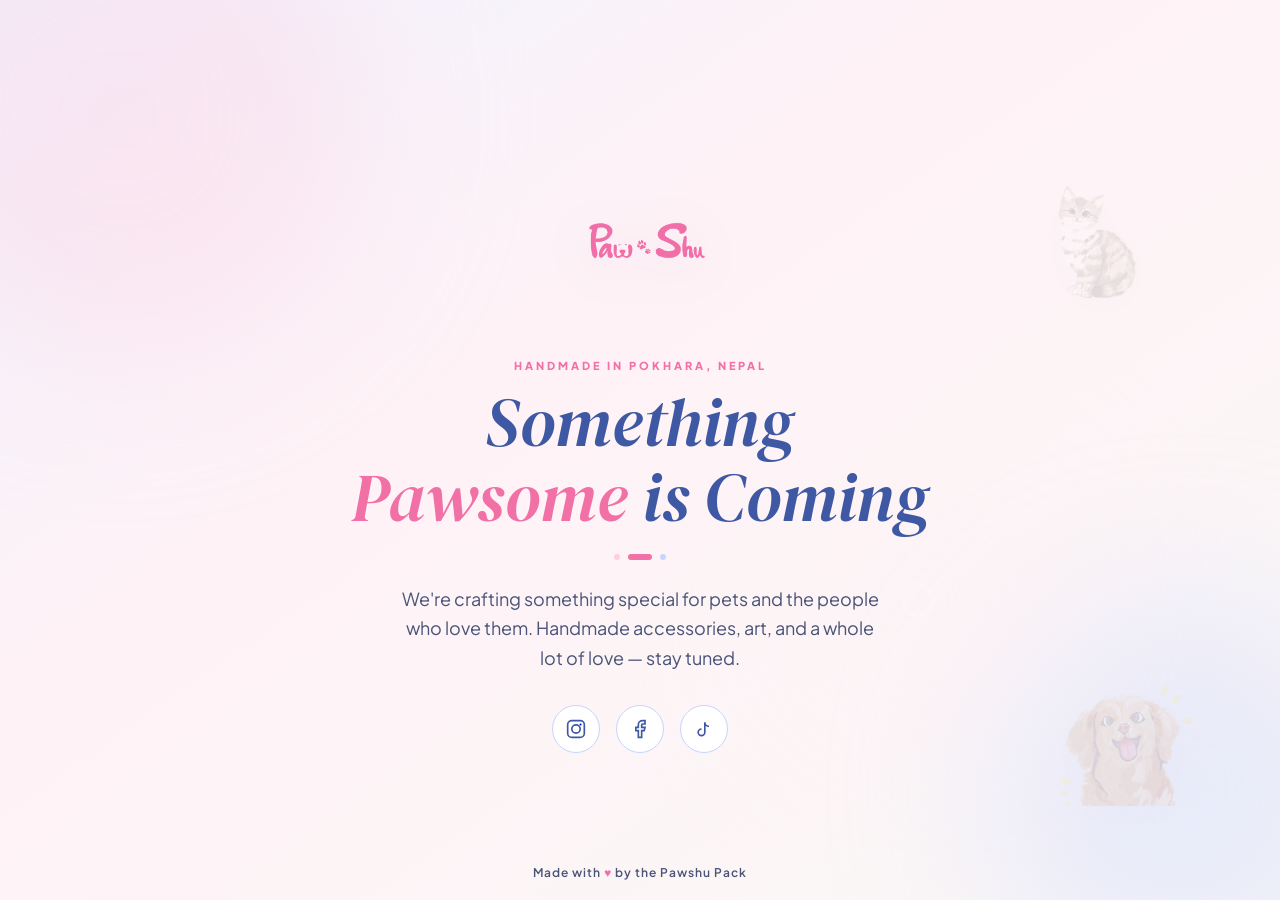
==== commit df9e0619: "Updated social media links" ====
--- a/index.html
+++ b/index.html
@@ -47,6 +47,35 @@
             --text-body: #495478;
             --paper: #FAF8F6;
             --white: #FFFFFF;
+            --bg-gradient: linear-gradient(145deg, var(--blue-soft) 0%, var(--pink-soft) 40%, var(--paper) 100%);
+            --social-bg: var(--white);
+            --social-border: var(--blue-accent);
+            --logo-shadow: rgba(63, 88, 163, 0.12);
+            --logo-shadow-hover: rgba(241, 112, 166, 0.2);
+            --paw-opacity: 0.03;
+            color-scheme: light dark;
+        }
+
+        /* Dark mode overrides */
+        @media (prefers-color-scheme: dark) {
+            :root {
+                --pink: #F7A0C4;
+                --pink-soft: #2A1F28;
+                --pink-accent: #5C3A4E;
+                --blue: #8DA4E8;
+                --blue-soft: #1C2035;
+                --blue-accent: #3A4570;
+                --dark: #F0EDE8;
+                --text-body: #B0B8D0;
+                --paper: #121218;
+                --white: #1C1C26;
+                --bg-gradient: linear-gradient(145deg, #161828 0%, #1E1520 40%, #121218 100%);
+                --social-bg: rgba(255, 255, 255, 0.06);
+                --social-border: rgba(141, 164, 232, 0.25);
+                --logo-shadow: rgba(141, 164, 232, 0.15);
+                --logo-shadow-hover: rgba(247, 160, 196, 0.25);
+                --paw-opacity: 0.02;
+            }
         }
 
         * {
@@ -67,16 +96,18 @@
             -webkit-font-smoothing: antialiased;
         }
 
-        /* Full-page layout */
+        /* Full-page layout — true center */
         .coming-soon-page {
             position: relative;
             width: 100%;
             height: 100vh;
+            height: 100dvh;
             display: flex;
             align-items: center;
             justify-content: center;
-            background: linear-gradient(145deg, var(--blue-soft) 0%, var(--pink-soft) 40%, var(--paper) 100%);
+            background: var(--bg-gradient);
             overflow: hidden;
+            padding: 60px 24px;
         }
 
         /* Animated background blobs */
@@ -187,12 +218,12 @@
             background-image: url('Branding/Pattern/Pink Paw.png');
             background-size: 120px;
             background-repeat: repeat;
-            opacity: 0.03;
+            opacity: var(--paw-opacity);
             z-index: 1;
             pointer-events: none;
         }
 
-        /* Content card */
+        /* Content wrapper — centered */
         .content-wrapper {
             position: relative;
             z-index: 10;
@@ -201,7 +232,7 @@
             align-items: center;
             text-align: center;
             max-width: 600px;
-            padding: 0 24px;
+            width: 100%;
             animation: fade-up 1s cubic-bezier(0.25, 1, 0.5, 1) forwards;
         }
 
@@ -216,30 +247,20 @@
             }
         }
 
-        /* Logo badge */
-        .logo-badge {
-            width: clamp(140px, 22vw, 200px);
-            height: clamp(140px, 22vw, 200px);
-            background: var(--white);
-            border-radius: 50%;
-            display: flex;
-            align-items: center;
-            justify-content: center;
-            padding: clamp(14px, 2vw, 24px);
-            box-shadow:
-                0 8px 0 var(--pink),
-                0 16px 40px rgba(63, 88, 163, 0.12);
-            border: 3px solid var(--white);
-            margin-bottom: 36px;
+        /* Logo */
+        .logo-img {
+            width: clamp(150px, 25vw, 260px);
+            height: auto;
+            object-fit: contain;
+            margin-bottom: 28px;
+            filter: drop-shadow(0 8px 24px var(--logo-shadow));
             animation: badge-bounce 1s 0.3s cubic-bezier(0.25, 1, 0.5, 1) both;
-            transition: transform 0.3s ease, box-shadow 0.3s ease;
-        }
-
-        .logo-badge:hover {
-            transform: translateY(-4px) rotate(3deg);
-            box-shadow:
-                0 4px 0 var(--pink),
-                0 12px 28px rgba(63, 88, 163, 0.18);
+            transition: transform 0.3s ease, filter 0.3s ease;
+        }
+
+        .logo-img:hover {
+            transform: translateY(-4px) scale(1.03);
+            filter: drop-shadow(0 12px 32px var(--logo-shadow-hover));
         }
 
         @keyframes badge-bounce {
@@ -251,12 +272,6 @@
                 opacity: 1;
                 transform: translateY(0) scale(1);
             }
-        }
-
-        .logo-badge img {
-            max-width: 88%;
-            max-height: 88%;
-            object-fit: contain;
         }
 
         /* Section label */
@@ -266,7 +281,7 @@
             letter-spacing: 3px;
             text-transform: uppercase;
             color: var(--pink);
-            margin-bottom: 16px;
+            margin-bottom: 14px;
             display: inline-block;
             animation: fade-up 1s 0.5s cubic-bezier(0.25, 1, 0.5, 1) both;
         }
@@ -276,10 +291,10 @@
             font-family: "DM Serif Display", Georgia, serif;
             font-style: italic;
             font-weight: 400;
-            font-size: clamp(40px, 7vw, 68px);
+            font-size: clamp(36px, 7vw, 68px);
             line-height: 1.1;
             color: var(--blue);
-            margin-bottom: 20px;
+            margin-bottom: 18px;
             animation: fade-up 1s 0.6s cubic-bezier(0.25, 1, 0.5, 1) both;
         }
 
@@ -289,12 +304,37 @@
 
         /* Description */
         .description {
-            font-size: clamp(15px, 2.5vw, 18px);
+            font-size: clamp(14px, 2.5vw, 18px);
             line-height: 1.65;
             color: var(--text-body);
             max-width: 480px;
-            margin-bottom: 40px;
+            margin-bottom: 32px;
             animation: fade-up 1s 0.75s cubic-bezier(0.25, 1, 0.5, 1) both;
+        }
+
+        /* Decorative divider dots */
+        .dot-divider {
+            display: flex;
+            gap: 8px;
+            margin-bottom: 24px;
+            animation: fade-up 1s 0.65s cubic-bezier(0.25, 1, 0.5, 1) both;
+        }
+
+        .dot-divider span {
+            width: 6px;
+            height: 6px;
+            border-radius: 50%;
+            background: var(--pink-accent);
+        }
+
+        .dot-divider span:nth-child(2) {
+            background: var(--pink);
+            width: 24px;
+            border-radius: 10px;
+        }
+
+        .dot-divider span:nth-child(3) {
+            background: var(--blue-accent);
         }
 
         /* Social row */
@@ -312,8 +352,8 @@
             width: 48px;
             height: 48px;
             border-radius: 50%;
-            background: var(--white);
-            border: 1.5px solid var(--blue-accent);
+            background: var(--social-bg);
+            border: 1.5px solid var(--social-border);
             transition: all 0.4s cubic-bezier(0.25, 1, 0.5, 1);
             text-decoration: none;
         }
@@ -335,38 +375,13 @@
         }
 
         .social-link:hover svg {
-            stroke: var(--white);
-        }
-
-        /* Decorative divider dots */
-        .dot-divider {
-            display: flex;
-            gap: 8px;
-            margin-bottom: 28px;
-            animation: fade-up 1s 0.65s cubic-bezier(0.25, 1, 0.5, 1) both;
-        }
-
-        .dot-divider span {
-            width: 6px;
-            height: 6px;
-            border-radius: 50%;
-            background: var(--pink-accent);
-        }
-
-        .dot-divider span:nth-child(2) {
-            background: var(--pink);
-            width: 24px;
-            border-radius: 10px;
-        }
-
-        .dot-divider span:nth-child(3) {
-            background: var(--blue-accent);
+            stroke: #FFFFFF;
         }
 
         /* Footer whisper */
         .footer-whisper {
             position: absolute;
-            bottom: 28px;
+            bottom: 20px;
             left: 0;
             right: 0;
             text-align: center;
@@ -383,17 +398,81 @@
             color: var(--pink);
         }
 
-        /* Responsive */
+        /* Responsive — Tablet */
         @media (max-width: 768px) {
+            .coming-soon-page {
+                padding: 48px 20px;
+            }
             .floating-art { opacity: 0.08; }
             .blob { filter: blur(60px); opacity: 0.25; }
             .blob-1 { width: 300px; height: 300px; }
             .blob-2 { width: 250px; height: 250px; }
             .blob-3 { width: 200px; height: 200px; }
-        }
-
+            .social-link {
+                width: 44px;
+                height: 44px;
+            }
+        }
+
+        /* Responsive — Mobile */
         @media (max-width: 480px) {
+            .coming-soon-page {
+                padding: 40px 16px;
+            }
             .art-3, .art-4 { display: none; }
+            .logo-img {
+                width: clamp(120px, 40vw, 180px);
+                margin-bottom: 20px;
+            }
+            h1 {
+                font-size: clamp(30px, 8vw, 42px);
+                margin-bottom: 14px;
+            }
+            .label {
+                font-size: 10px;
+                letter-spacing: 2.5px;
+                margin-bottom: 10px;
+            }
+            .description {
+                font-size: 14px;
+                margin-bottom: 24px;
+            }
+            .dot-divider {
+                margin-bottom: 18px;
+            }
+            .social-link {
+                width: 42px;
+                height: 42px;
+            }
+            .social-link svg {
+                width: 18px;
+                height: 18px;
+            }
+            .footer-whisper {
+                bottom: 14px;
+                font-size: 11px;
+            }
+        }
+
+        /* Very small screens */
+        @media (max-height: 600px) {
+            .logo-img {
+                width: clamp(100px, 20vw, 140px);
+                margin-bottom: 16px;
+            }
+            h1 {
+                font-size: clamp(26px, 6vw, 36px);
+                margin-bottom: 10px;
+            }
+            .description {
+                margin-bottom: 20px;
+            }
+        }
+
+        /* Dark mode for floating art */
+        @media (prefers-color-scheme: dark) {
+            .floating-art { opacity: 0.06; }
+            .blob { opacity: 0.2; }
         }
     </style>
 </head>
@@ -423,9 +502,7 @@
 
         <!-- Main content -->
         <div class="content-wrapper">
-            <div class="logo-badge">
-                <img src="Branding/Logo/Paw Shu Logo_Pink.png" alt="Pawshu Nepal Logo">
-            </div>
+            <img src="Branding/Logo/Paw Shu Logo_Pink.png" alt="Pawshu Nepal Logo" class="logo-img">
 
             <span class="label">Handmade in Pokhara, Nepal</span>
 
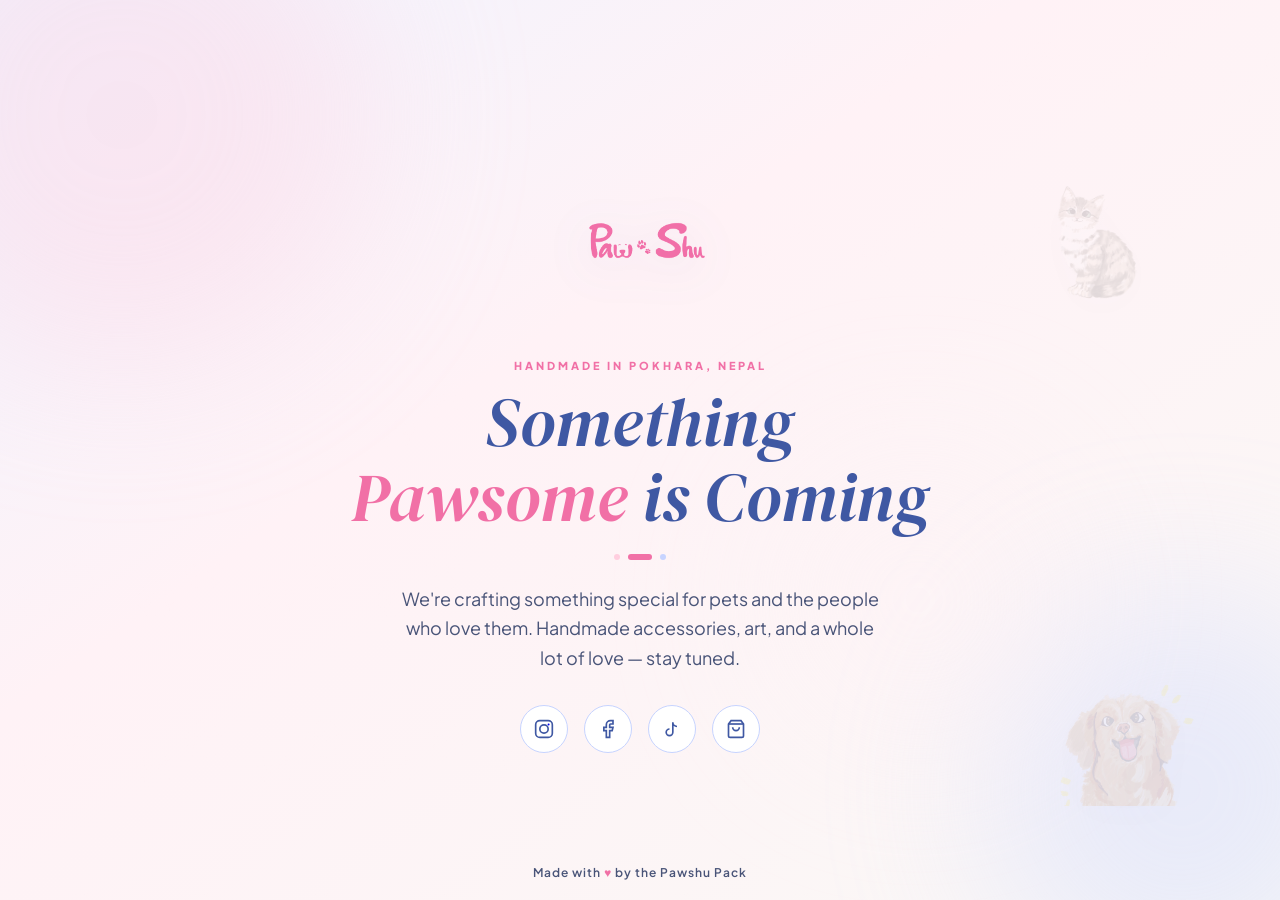
==== commit d2e171b4: "Add missing Daraz button" ====
--- a/index.html
+++ b/index.html
@@ -1,10 +1,12 @@
 <!DOCTYPE html>
 <html lang="en">
+
 <head>
     <meta charset="UTF-8">
     <meta name="viewport" content="width=device-width, initial-scale=1.0">
     <title>Pawshu Nepal | Coming Soon</title>
-    <meta name="description" content="Pawshu Nepal — handmade pet accessories, stationery, portraits, and community collar initiatives. Coming soon from Pokhara, Nepal.">
+    <meta name="description"
+        content="Pawshu Nepal — handmade pet accessories, stationery, portraits, and community collar initiatives. Coming soon from Pokhara, Nepal.">
 
     <!-- Favicons -->
     <link rel="icon" href="favicon.ico" sizes="any">
@@ -15,7 +17,8 @@
     <!-- Open Graph -->
     <meta property="og:type" content="website">
     <meta property="og:title" content="Pawshu Nepal | Coming Soon">
-    <meta property="og:description" content="Something beautiful is being crafted for pets and their humans. Handmade in Pokhara, Nepal.">
+    <meta property="og:description"
+        content="Something beautiful is being crafted for pets and their humans. Handmade in Pokhara, Nepal.">
     <meta property="og:image" content="icon-512.png">
     <meta property="og:site_name" content="Pawshu Nepal">
 
@@ -33,7 +36,9 @@
 
     <link rel="preconnect" href="https://fonts.googleapis.com">
     <link rel="preconnect" href="https://fonts.gstatic.com" crossorigin>
-    <link href="https://fonts.googleapis.com/css2?family=DM+Serif+Display:ital@0;1&family=Plus+Jakarta+Sans:wght@400;500;600;700;800&display=swap" rel="stylesheet">
+    <link
+        href="https://fonts.googleapis.com/css2?family=DM+Serif+Display:ital@0;1&family=Plus+Jakarta+Sans:wght@400;500;600;700;800&display=swap"
+        rel="stylesheet">
 
     <style>
         :root {
@@ -84,7 +89,8 @@
             padding: 0;
         }
 
-        html, body {
+        html,
+        body {
             height: 100%;
             overflow: hidden;
         }
@@ -148,10 +154,21 @@
         }
 
         @keyframes blob-float {
-            0% { transform: translate(0, 0) scale(1); }
-            33% { transform: translate(30px, -25px) scale(1.05); }
-            66% { transform: translate(-20px, 15px) scale(0.95); }
-            100% { transform: translate(15px, -10px) scale(1.02); }
+            0% {
+                transform: translate(0, 0) scale(1);
+            }
+
+            33% {
+                transform: translate(30px, -25px) scale(1.05);
+            }
+
+            66% {
+                transform: translate(-20px, 15px) scale(0.95);
+            }
+
+            100% {
+                transform: translate(15px, -10px) scale(1.02);
+            }
         }
 
         /* Floating illustration accents */
@@ -197,18 +214,39 @@
         }
 
         @keyframes art-drift-1 {
-            0%, 100% { transform: translate(0, 0) rotate(-3deg); }
-            50% { transform: translate(-12px, -18px) rotate(3deg); }
+
+            0%,
+            100% {
+                transform: translate(0, 0) rotate(-3deg);
+            }
+
+            50% {
+                transform: translate(-12px, -18px) rotate(3deg);
+            }
         }
 
         @keyframes art-drift-2 {
-            0%, 100% { transform: translate(0, 0) rotate(2deg); }
-            50% { transform: translate(15px, -10px) rotate(-4deg); }
+
+            0%,
+            100% {
+                transform: translate(0, 0) rotate(2deg);
+            }
+
+            50% {
+                transform: translate(15px, -10px) rotate(-4deg);
+            }
         }
 
         @keyframes art-drift-3 {
-            0%, 100% { transform: translate(0, 0) rotate(-2deg); }
-            50% { transform: translate(-8px, 14px) rotate(5deg); }
+
+            0%,
+            100% {
+                transform: translate(0, 0) rotate(-2deg);
+            }
+
+            50% {
+                transform: translate(-8px, 14px) rotate(5deg);
+            }
         }
 
         /* Paw pattern overlay */
@@ -241,6 +279,7 @@
                 opacity: 0;
                 transform: translateY(30px);
             }
+
             to {
                 opacity: 1;
                 transform: translateY(0);
@@ -268,6 +307,7 @@
                 opacity: 0;
                 transform: translateY(-40px) scale(0.85);
             }
+
             to {
                 opacity: 1;
                 transform: translateY(0) scale(1);
@@ -403,11 +443,31 @@
             .coming-soon-page {
                 padding: 48px 20px;
             }
-            .floating-art { opacity: 0.08; }
-            .blob { filter: blur(60px); opacity: 0.25; }
-            .blob-1 { width: 300px; height: 300px; }
-            .blob-2 { width: 250px; height: 250px; }
-            .blob-3 { width: 200px; height: 200px; }
+
+            .floating-art {
+                opacity: 0.08;
+            }
+
+            .blob {
+                filter: blur(60px);
+                opacity: 0.25;
+            }
+
+            .blob-1 {
+                width: 300px;
+                height: 300px;
+            }
+
+            .blob-2 {
+                width: 250px;
+                height: 250px;
+            }
+
+            .blob-3 {
+                width: 200px;
+                height: 200px;
+            }
+
             .social-link {
                 width: 44px;
                 height: 44px;
@@ -419,35 +479,47 @@
             .coming-soon-page {
                 padding: 40px 16px;
             }
-            .art-3, .art-4 { display: none; }
+
+            .art-3,
+            .art-4 {
+                display: none;
+            }
+
             .logo-img {
                 width: clamp(120px, 40vw, 180px);
                 margin-bottom: 20px;
             }
+
             h1 {
                 font-size: clamp(30px, 8vw, 42px);
                 margin-bottom: 14px;
             }
+
             .label {
                 font-size: 10px;
                 letter-spacing: 2.5px;
                 margin-bottom: 10px;
             }
+
             .description {
                 font-size: 14px;
                 margin-bottom: 24px;
             }
+
             .dot-divider {
                 margin-bottom: 18px;
             }
+
             .social-link {
                 width: 42px;
                 height: 42px;
             }
+
             .social-link svg {
                 width: 18px;
                 height: 18px;
             }
+
             .footer-whisper {
                 bottom: 14px;
                 font-size: 11px;
@@ -460,10 +532,12 @@
                 width: clamp(100px, 20vw, 140px);
                 margin-bottom: 16px;
             }
+
             h1 {
                 font-size: clamp(26px, 6vw, 36px);
                 margin-bottom: 10px;
             }
+
             .description {
                 margin-bottom: 20px;
             }
@@ -471,11 +545,17 @@
 
         /* Dark mode for floating art */
         @media (prefers-color-scheme: dark) {
-            .floating-art { opacity: 0.06; }
-            .blob { opacity: 0.2; }
+            .floating-art {
+                opacity: 0.06;
+            }
+
+            .blob {
+                opacity: 0.2;
+            }
         }
     </style>
 </head>
+
 <body>
     <main class="coming-soon-page">
         <!-- Animated background blobs -->
@@ -515,26 +595,37 @@
             </div>
 
             <p class="description">
-                We're crafting something special for pets and the people who love them. Handmade accessories, art, and a whole lot of love — stay tuned.
+                We're crafting something special for pets and the people who love them. Handmade accessories, art, and a
+                whole lot of love — stay tuned.
             </p>
 
             <!-- Social links -->
             <div class="social-row">
-                <a href="https://www.instagram.com/pawshunepal" target="_blank" rel="noopener noreferrer" class="social-link" aria-label="Instagram">
+                <a href="https://www.instagram.com/pawshu.nepal/" target="_blank" rel="noopener noreferrer"
+                    class="social-link" aria-label="Instagram">
                     <svg xmlns="http://www.w3.org/2000/svg" viewBox="0 0 24 24">
-                        <rect x="2" y="2" width="20" height="20" rx="5" ry="5"/>
-                        <circle cx="12" cy="12" r="5"/>
-                        <circle cx="17.5" cy="6.5" r="1.2" fill="currentColor" stroke="none"/>
+                        <rect x="2" y="2" width="20" height="20" rx="5" ry="5" />
+                        <circle cx="12" cy="12" r="5" />
+                        <circle cx="17.5" cy="6.5" r="1.2" fill="currentColor" stroke="none" />
                     </svg>
                 </a>
-                <a href="https://www.facebook.com/pawshunepal" target="_blank" rel="noopener noreferrer" class="social-link" aria-label="Facebook">
+                <a href="https://www.facebook.com/profile.php?id=61582429302836#" target="_blank"
+                    rel="noopener noreferrer" class="social-link" aria-label="Facebook">
                     <svg xmlns="http://www.w3.org/2000/svg" viewBox="0 0 24 24">
-                        <path d="M18 2h-3a5 5 0 0 0-5 5v3H7v4h3v8h4v-8h3l1-4h-4V7a1 1 0 0 1 1-1h3z"/>
+                        <path d="M18 2h-3a5 5 0 0 0-5 5v3H7v4h3v8h4v-8h3l1-4h-4V7a1 1 0 0 1 1-1h3z" />
                     </svg>
                 </a>
-                <a href="https://www.tiktok.com/@pawshunepal" target="_blank" rel="noopener noreferrer" class="social-link" aria-label="TikTok">
+                <a href="https://www.tiktok.com/@pawshu.nepal" target="_blank" rel="noopener noreferrer"
+                    class="social-link" aria-label="TikTok">
                     <svg xmlns="http://www.w3.org/2000/svg" viewBox="0 0 24 24">
-                        <path d="M9 12a4 4 0 1 0 4 4V4a5 5 0 0 0 5 5"/>
+                        <path d="M9 12a4 4 0 1 0 4 4V4a5 5 0 0 0 5 5" />
+                    </svg>
+                </a>
+                <a href="https://www.daraz.com.np/shop/xq5lupce?path=index.htm&lang=en&pageTypeId=1" target="_blank" rel="noopener noreferrer" class="social-link" aria-label="Daraz">
+                    <svg xmlns="http://www.w3.org/2000/svg" viewBox="0 0 24 24">
+                        <path d="M6 2L3 6v14a2 2 0 0 0 2 2h14a2 2 0 0 0 2-2V6l-3-4z"></path>
+                        <line x1="3" y1="6" x2="21" y2="6"></line>
+                        <path d="M16 10a4 4 0 0 1-8 0"></path>
                     </svg>
                 </a>
             </div>
@@ -545,4 +636,5 @@
         </div>
     </main>
 </body>
-</html>
+
+</html>
